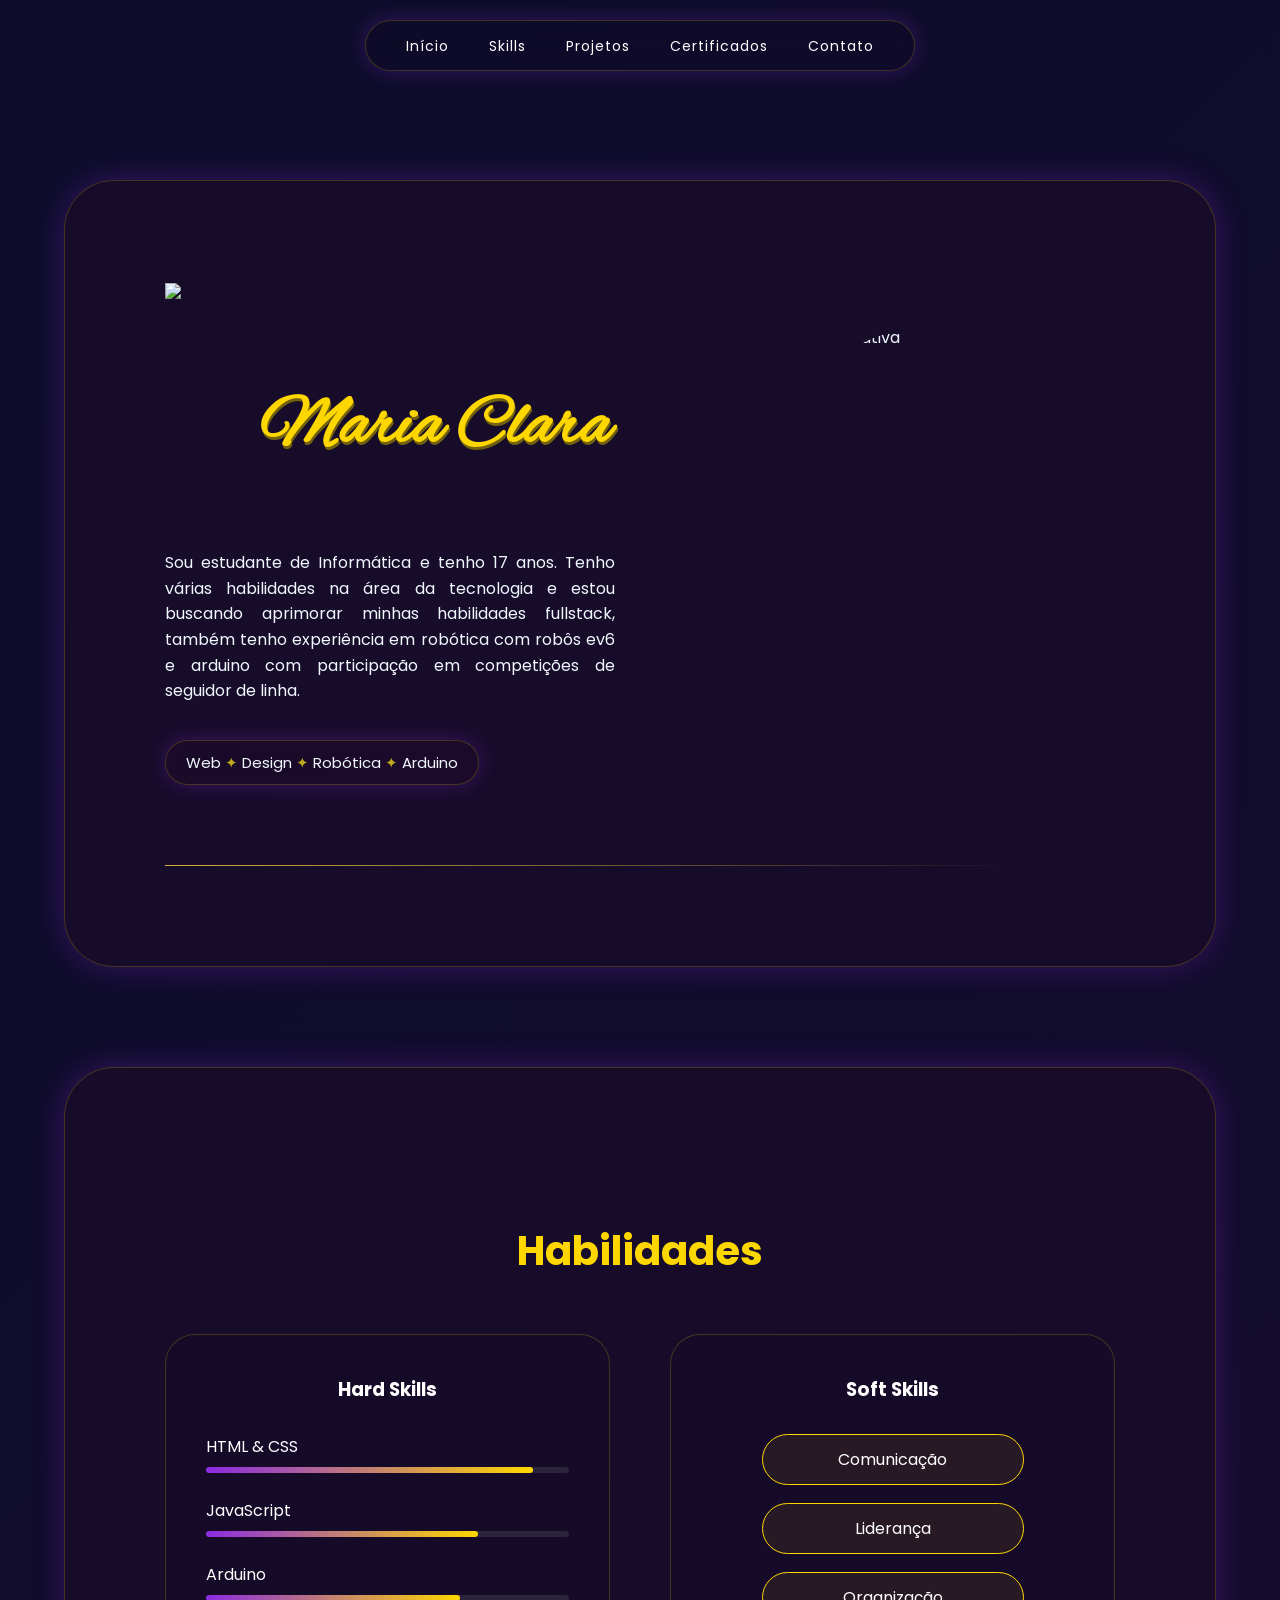
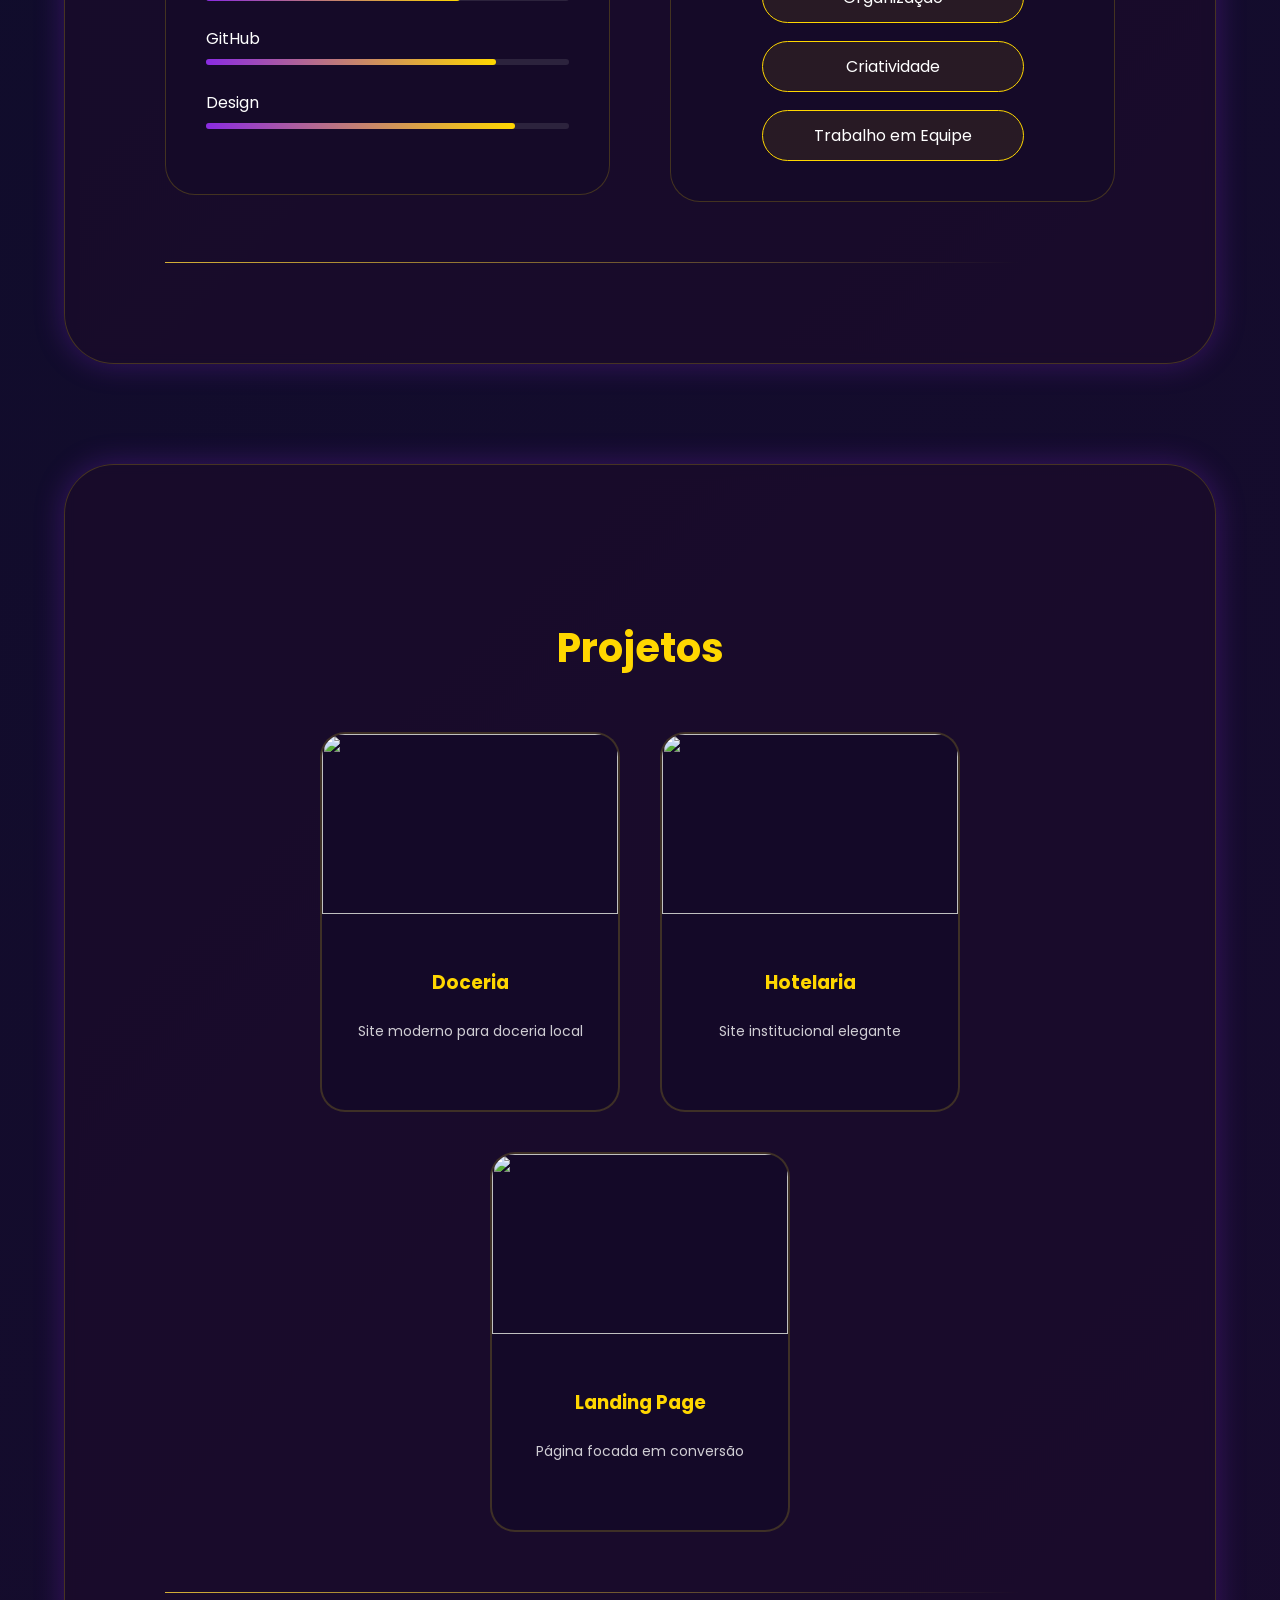
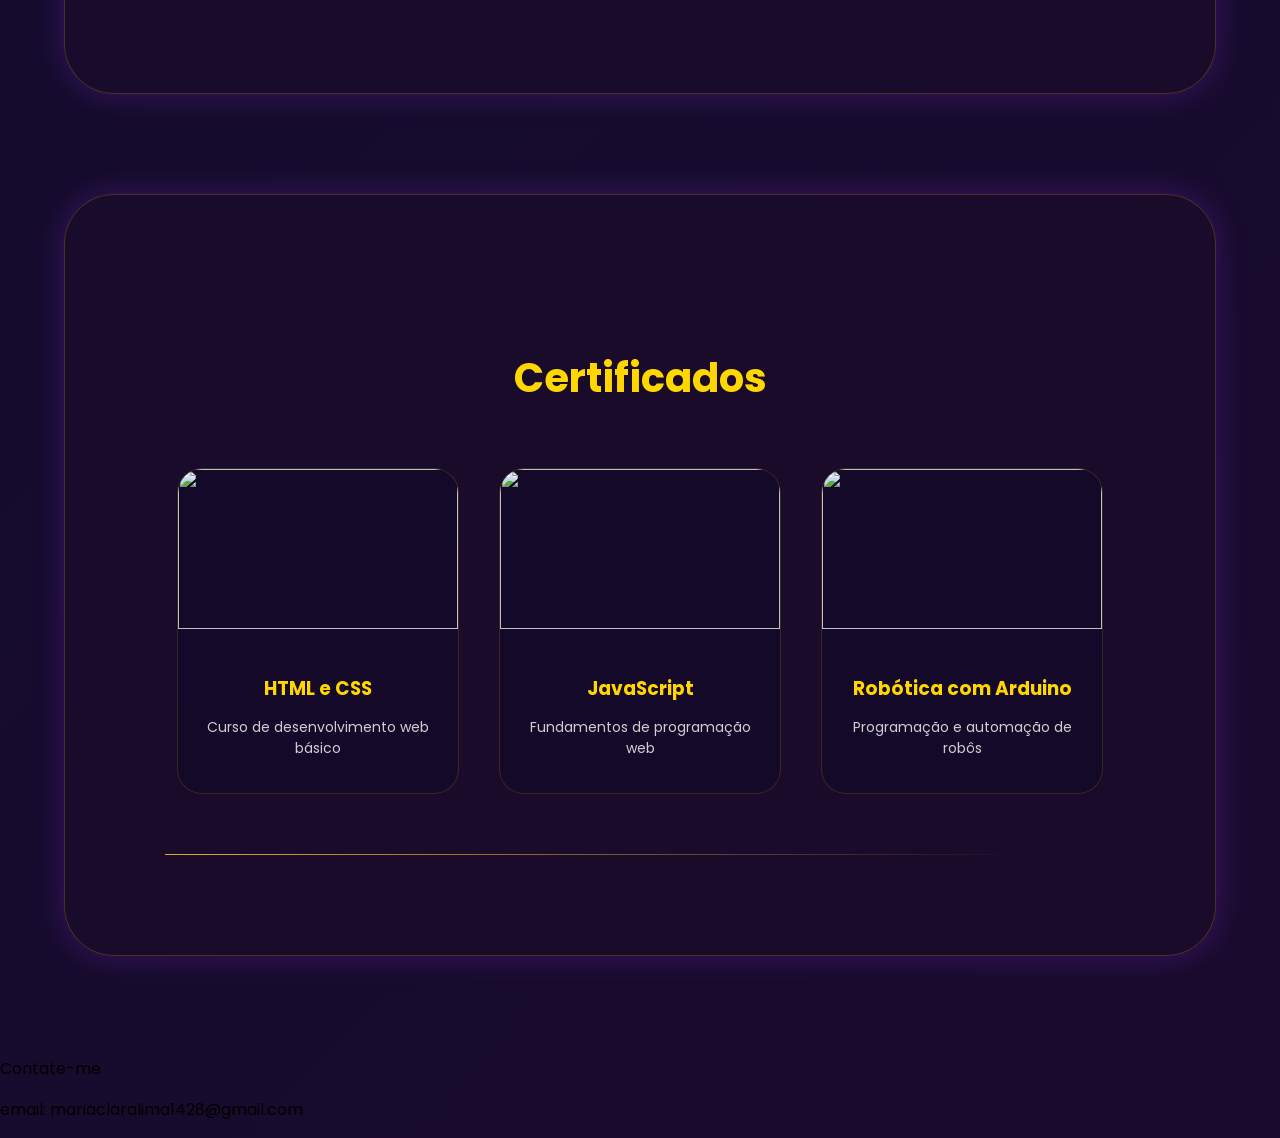
==== index.html @ 2ac04b8c "Update index.html" ====
<!DOCTYPE html>
<html lang="pt-br">
<head>
    <meta charset="UTF-8">
    <meta name="viewport" content="width=device-width, initial-scale=1.0">
    <title>Document</title>
    <link rel="stylesheet" href="style.css">
    <link href="https://fonts.googleapis.com/css2?family=Poppins:wght@300;400;500;600&display=swap" rel="stylesheet">
    <link href="https://fonts.googleapis.com/css2?family=Alex+Brush&display=swap" rel="stylesheet">
</head>

<body>
  
  <div class="menu">
      <nav>
        <ul>
          <li><a href="#inicio" class="active">Início</a></li>
          <li><a href="#skills">Skills</a></li>
          <li><a href="#projetos">Projetos</a></li>
          <li><a href="#certificados">Certificados</a></li>
          <li><a href="#contato">Contato</a></li>
        </ul>
      </nav>
    </div>

    <section class="card-secao reveal" id="inicio">

    

    <div class="conteudo">
      
      <div class="sobre">

        <div class="nome-container">
          <img src="img/lua.png"class=logo>
          <h1 class="nome">Maria Clara</h1>
        </div>
        
        <p>
          Sou estudante de Informática e tenho 17 anos.
          Tenho várias habilidades na área da tecnologia 
          e estou buscando aprimorar minhas habilidades fullstack,
          também tenho experiência em robótica com robôs ev6 e arduino
          com participação em competições de seguidor de linha.
        </p>
      </div>

      <img src="https://i.pinimg.com/1200x/46/b2/13/46b2134c63e73d3dc342fda4d44fe990.jpg"
           alt="foto-ilustrativa" class="foto">
    </div>

    <div class="especialidades">
      Web <span class="ponto">✦</span> Design
      <span class="ponto">✦</span> Robótica
      <span class="ponto">✦</span> Arduino
    </div>

</section>


<section class="card-secao reveal" id="skills">

<h1>Habilidades</h1>

<div class="skills-container">

    <!-- HARD SKILLS -->
    <div class="hard-skills">
      <h3>Hard Skills</h3>

      <div class="skill">
        <span>HTML & CSS</span>
        <div class="barra">
          <div class="progresso html"></div>
        </div>
      </div>

      <div class="skill">
        <span>JavaScript</span>
        <div class="barra">
          <div class="progresso js"></div>
        </div>
      </div>

      <div class="skill">
        <span>Arduino</span>
        <div class="barra">
          <div class="progresso arduino"></div>
        </div>
      </div>

      <div class="skill">
        <span>GitHub</span>
        <div class="barra">
          <div class="progresso github"></div>
        </div>
      </div>

      <div class="skill">
        <span>Design</span>
        <div class="barra">
          <div class="progresso design"></div>
        </div>
      </div>

    </div>

    <!-- SOFT SKILLS -->
    <div class="soft-skills">
      <h3>Soft Skills</h3>

      <div class="soft-container">
        <span>Comunicação</span>
        <span>Liderança</span>
        <span>Organização</span>
        <span>Criatividade</span>
        <span>Trabalho em Equipe</span>
      </div>

    </div>

  </div>
</section>


<section class="card-secao reveal" id="projetos">

 <h1 id="projetos">Projetos</h1>

 <div class="projetos-container">

    <a href="https://seusite1.com" target="_blank" class="card">
        <div class="imagem">
            <img src="https://i.pinimg.com/736x/aa/35/a1/aa35a1bcf6d684a191e3a10e4ac08e75.jpg">
        </div>
        <div class="info">
            <h3>Doceria</h3>
            <p>Site moderno para doceria local</p>
        </div>
    </a>

    <a href="https://seusite2.com" target="_blank" class="card">
        <div class="imagem">
            <img src="https://i.pinimg.com/736x/aa/35/a1/aa35a1bcf6d684a191e3a10e4ac08e75.jpg">
        </div>
        <div class="info">
            <h3>Hotelaria</h3>
            <p>Site institucional elegante</p>
        </div>
    </a>

    <a href="https://seusite3.com" target="_blank" class="card">
        <div class="imagem">
            <img src="https://i.pinimg.com/736x/aa/35/a1/aa35a1bcf6d684a191e3a10e4ac08e75.jpg">
        </div>
        <div class="info">
            <h3>Landing Page</h3>
            <p>Página focada em conversão</p>
        </div>
    </a>
 </div>
</section>

 <section class="card-secao reveal" id="certificados">

  <h1>Certificados</h1>

  <div class="certificados-container">

    <div class="certificado">
      <img src="https://i.pinimg.com/736x/aa/35/a1/aa35a1bcf6d684a191e3a10e4ac08e75.jpg">
      <div class="cert-info">
        <h3>HTML e CSS</h3>
        <p>Curso de desenvolvimento web básico</p>
      </div>
    </div>

    <div class="certificado">
      <img src="https://i.pinimg.com/736x/aa/35/a1/aa35a1bcf6d684a191e3a10e4ac08e75.jpg">
      <div class="cert-info">
        <h3>JavaScript</h3>
        <p>Fundamentos de programação web</p>
      </div>
    </div>

    <div class="certificado">
      <img src="https://i.pinimg.com/736x/aa/35/a1/aa35a1bcf6d684a191e3a10e4ac08e75.jpg">
      <div class="cert-info">
        <h3>Robótica com Arduino</h3>
        <p>Programação e automação de robôs</p>
      </div>
    </div>

  </div>

</section>


<footer id="contato">
    <P>Contate-me</P>
    <p>email: mariaclaralima1428@gmail.com</p>
    
</footer>

<script src="script.js"></script>

</body>
</html>
---- style.css ----
body {
  margin: 0;
  padding-top: 80px;
  font-family: 'Poppins', sans-serif;
  background: linear-gradient(135deg, #0D0D2B, #1A0B2E);
}

html{
  scroll-behavior: smooth;
}

.reveal{
  opacity: 0;
  transform: translateY(40px);
  transition: all 0.8s ease;
}

.reveal.active{
  opacity: 1;
  transform: translateY(0);
}

/*Todos os títulos*/
h1{
  text-align: center;
  color: #FFD700;
  padding:20px;
  font-size: 40px;
}




/* ========================= */
/*        CARD PADRÃO        */
/* ========================= */

.card-secao{
  margin: 100px auto;
  padding: 100px;

  max-width: 1250px;
  width: 90%;

  background: rgba(29, 12, 43, 0.6);
  backdrop-filter: blur(6px);

  border-radius: 50px;
  border: 1px solid rgba(255, 215, 0, 0.2);

  box-shadow: 0 0 30px rgba(138, 43, 226, 0.3);

  box-sizing: border-box;
}

.card-secao{
  transition: 0.3s;
}

.card-secao:hover{
  transform: translateY(-12px) scale(1.03);
}

.card-secao::after{
    content: "";
    display: block;
    width: 90%;
    height: 1px;
    margin-top: 60px;
    background: linear-gradient(to right, #d4af37, transparent);
}



/* MENU */       /*POR O MENU FIXO*/
.menu {
  position: fixed;
  top: 20px;
  left: 50%;
  transform: translateX(-50%);
  
  background: rgba(15, 10, 40, 0.6);
  backdrop-filter: blur(12px);
  
  padding: 12px 40px;
  border-radius: 50px;
  
  border: 1px solid rgba(255, 215, 0, 0.2);
  
  box-shadow: 0 0 20px rgba(138, 43, 226, 0.3);
  
  z-index: 1000;
}

.menu ul {
  display: flex;
  list-style: none;
  gap: 40px;
  margin: 0;
  padding: 0;
}

.menu a {
  text-decoration: none;
  color: white;
  font-size: 14px;
  letter-spacing: 1px;
  transition: 0.3s ease;
}

/* Hover efeito glow */
.menu a:hover {
  color: #FFD700;
  text-shadow: 0 0 8px #FFD700;
}

/* Botão ativo (INÍCIO) */
.menu a.active {
  background: linear-gradient(45deg, #FFD700, #ffcc00);
  color: rgb(0, 0, 0);
  padding: 6px 18px;
  border-radius: 20px;
}


/*Conteúdo sobre mim*/
.conteudo{
  display: flex;
  align-items: center;
  justify-content: space-between;
  gap: 60px;
  flex-wrap: wrap;

  color: aliceblue;
}

.nome {
  font-family: 'Alex Brush', cursive;
  font-size: 70px;
  color: #FFD700;
  text-shadow: 1px 3px 0 #72620f;
}

.sobre {
    flex: 1;
}
.sobre p{
    max-width: 450px;   /* limita a largura */
    line-height: 1.6; 
    text-align: justify;
}

.foto{
  width: 350px;
  height: 350px;
  object-fit: cover;
  border-radius: 1000px;
}

.especialidades {
    font-size: 15px;
    margin-top: 20px;
    margin-bottom: 80px;
    color:aliceblue;
    background: rgba(29, 12, 43, 0.6);
    backdrop-filter: blur(5px);
  
    padding: 10px 20px;
    border-radius: 50px;
  
    border: 1px solid rgba(255, 215, 0, 0.2);
   
    box-shadow: 0 0 20px rgba(138, 43, 226, 0.3);
    width: fit-content;
}

.ponto {
    color: #c0a81f;
    font-size: 15px;
}

/* RESPONSIVO */
@media(max-width:768px){
  .conteudo{
    flex-direction: column;
    text-align: center;
  }

  .foto{
    width: 300px;
    height: 300px;
  }
}




/*Habilidades*/ 
.skills-container {
  display: flex;
  justify-content: center;
  align-items: flex-start;
  color:rgb(255, 255, 255);
  gap: 60px;
}

.hard-skills,
.soft-skills {
  width: 420px;
  padding: 40px;

  background: rgba(20, 10, 40, 0.7);
  border-radius: 30px;
  border: 1px solid rgba(255, 215, 0, 0.2);
  transition: 0.4s;
}

.hard-skills h3,
.soft-skills h3 {
  margin-top: 0;
  margin-bottom: 30px;
  text-align: center;
}

.skill {
  text-align: left;
  margin-bottom: 25px;
}

.barra {
  width: 100%; /* ocupa toda a largura do card */
  height: 6px;
  background: rgba(255,255,255,0.1);
  border-radius: 10px;
  margin-top: 8px;
}

.progresso {
  height: 100%;
  border-radius: 10px;
  background: linear-gradient(90deg, #8A2BE2, #FFD700);
}

/* Níveis */
.html { width: 90%; }
.js { width: 75%; }
.arduino { width: 70%; }
.github { width: 80%; }
.design { width: 85%; }

.soft-container {
  display: flex;
  flex-direction: column;
  align-items: center;
  gap: 18px;
  margin-top: 30px;
}

.soft-container span {
  width: 260px; /* largura fixa */
  text-align: center;
  padding: 12px 0;

  border-radius: 30px;
  border: 1px solid #FFD700;
  background: rgba(255, 215, 0, 0.08);

  transition: 0.3s ease;
}

.soft-container span:hover {
  background: #FFD700;
  color: black;
}

.hard-skills:hover,
.soft-skills:hover {
  box-shadow: 0 0 25px rgba(138, 43, 226, 0.4);
}



/* ========================= */
/*          PROJETOS         */
/* ========================= */

#projetos{
  scroll-margin-top: 120px;
}

.projetos-container {
  display: flex;
  justify-content: center;
  align-items: flex-start;
  gap: 40px;
  flex-wrap: wrap;
}

/* CARD PROJETO */
.card {
  width: 300px;
  height: 380px;
  position:relative;

  border-radius: 25px;
  overflow: hidden;
  text-decoration: none;
  color: white;

  background: rgba(20, 10, 40, 0.8);
  border: 2px solid rgba(168, 149, 39, 0.278);

  display: flex;
  flex-direction: column;

  box-sizing: border-box;
}

/* Glow externo */
.card::before{
  content:"";
  position:absolute;
  inset:-2px;
  border-radius:25px;
  background: linear-gradient(45deg,#8A2BE2,#FFD700);
  z-index:-1;
  opacity:0;
  filter:blur(15px);
  transition:0.4s;
}

.card:hover::before{
  opacity:1;
}

.card:hover{
  transform: translateY(-12px);
}

/* IMAGEM */
.imagem {
  height: 180px;
  overflow: hidden;
}

.imagem img{
  width: 100%;
  height: 100%;
  object-fit: cover;
}

.card:hover img{
  transform: scale(1.05);
}

/* INFORMAÇÕES */
.info{
  flex: 1; /* ocupa o espaço restante */
  padding: 20px;
  text-align: center;

  display: flex;
  flex-direction: column;
  justify-content: center;
}

.info h3{
  margin: 0 0 10px;
  color: #FFD700;
}

.info p{
  font-size: 14px;
  opacity: 0.8;
}

/* RESPONSIVO */
@media(max-width:768px){
  .projetos{
    flex-direction: column;
    align-items: center;
  }
}

/* ========================= */
/*        CERTIFICADOS       */
/* ========================= */

.certificados-container{
  display: flex;
  justify-content: center;
  gap: 40px;
  flex-wrap: wrap;
  margin-top: 40px;
  color:rgb(255, 255, 255)
}

.certificado{
  width: 280px;

  background: rgba(20, 10, 40, 0.8);
  border-radius: 25px;

  overflow: hidden;

  border: 1px solid rgba(255,215,0,0.15);

  transition: 0.3s;

  text-align: center;
}

.certificado:hover{
  transform: translateY(-10px);
  box-shadow: 0 0 25px rgba(138,43,226,0.4);
}

.certificado img{
  width: 100%;
  height: 160px;
  object-fit: cover;
}

.cert-info{
  padding: 20px;
}

.cert-info h3{
  color: #FFD700;
  margin-bottom: 10px;
}

.cert-info p{
  font-size: 14px;
  opacity: 0.8;
}
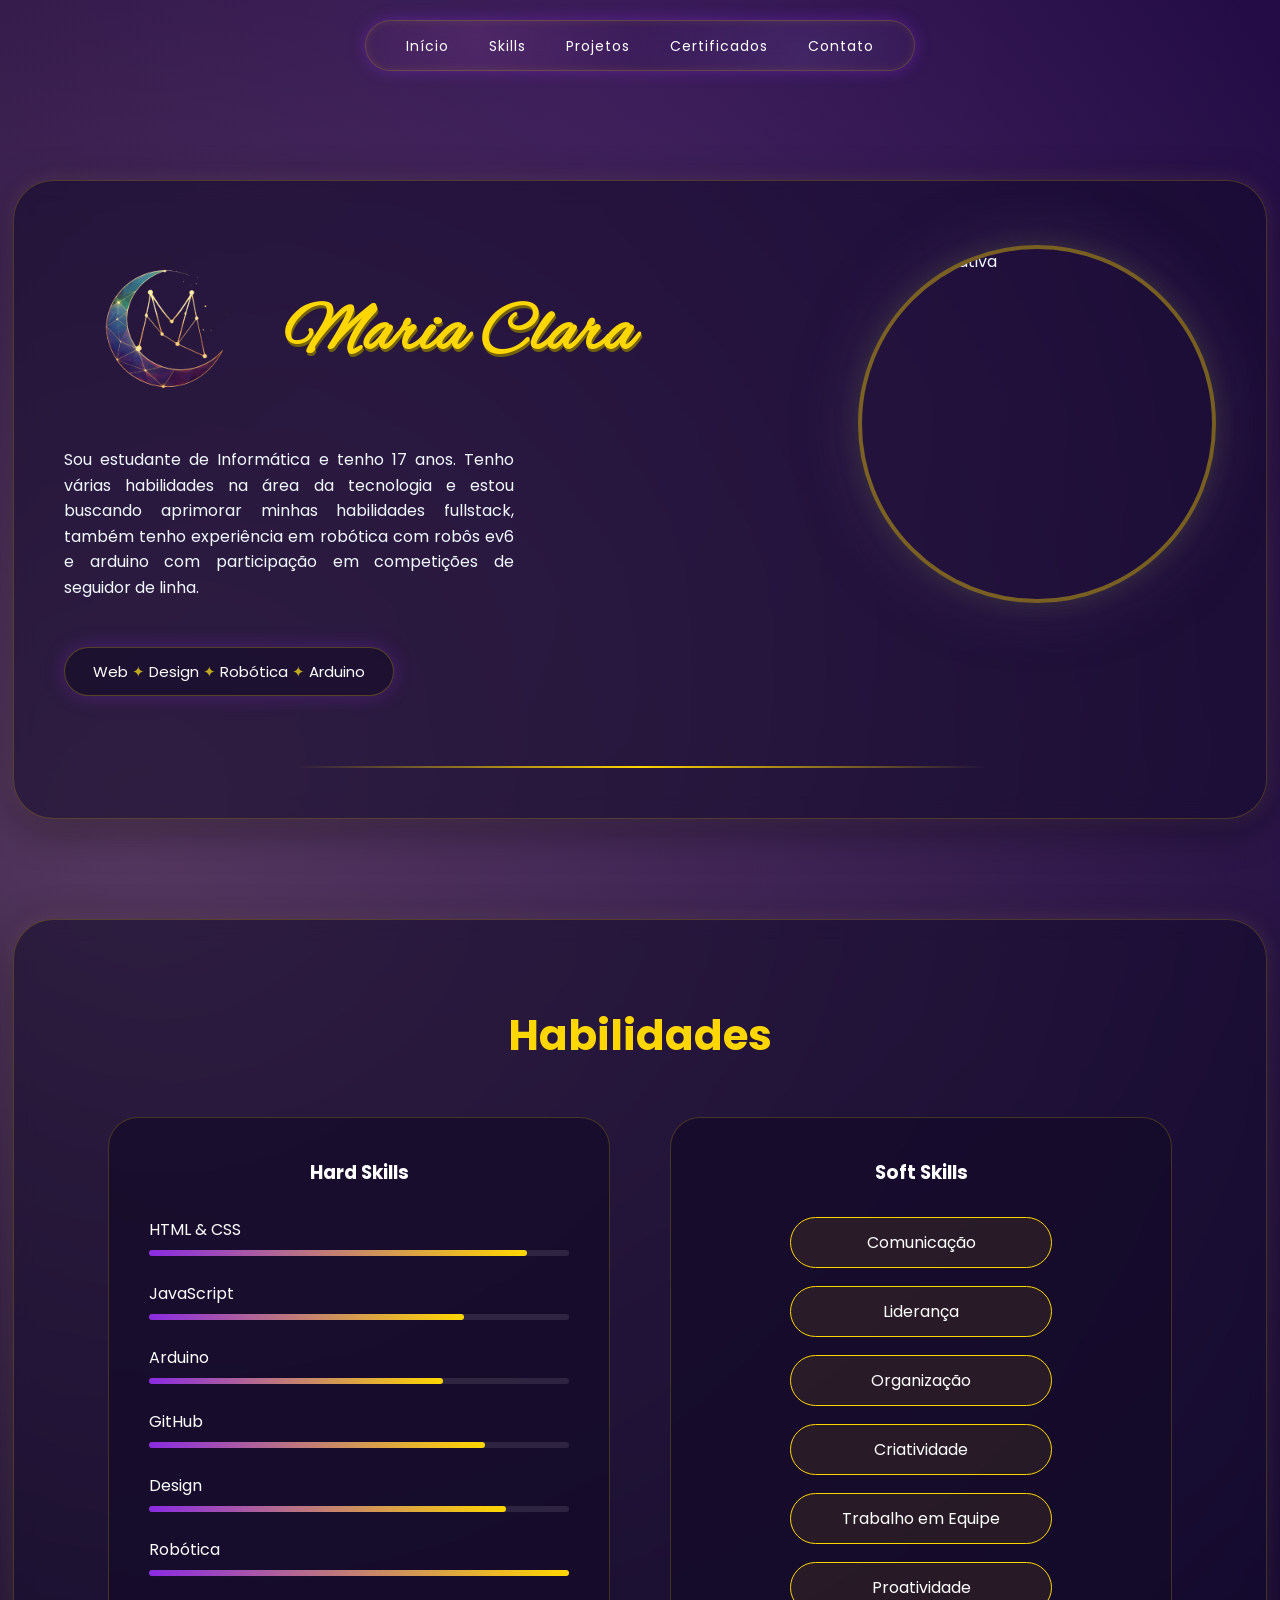
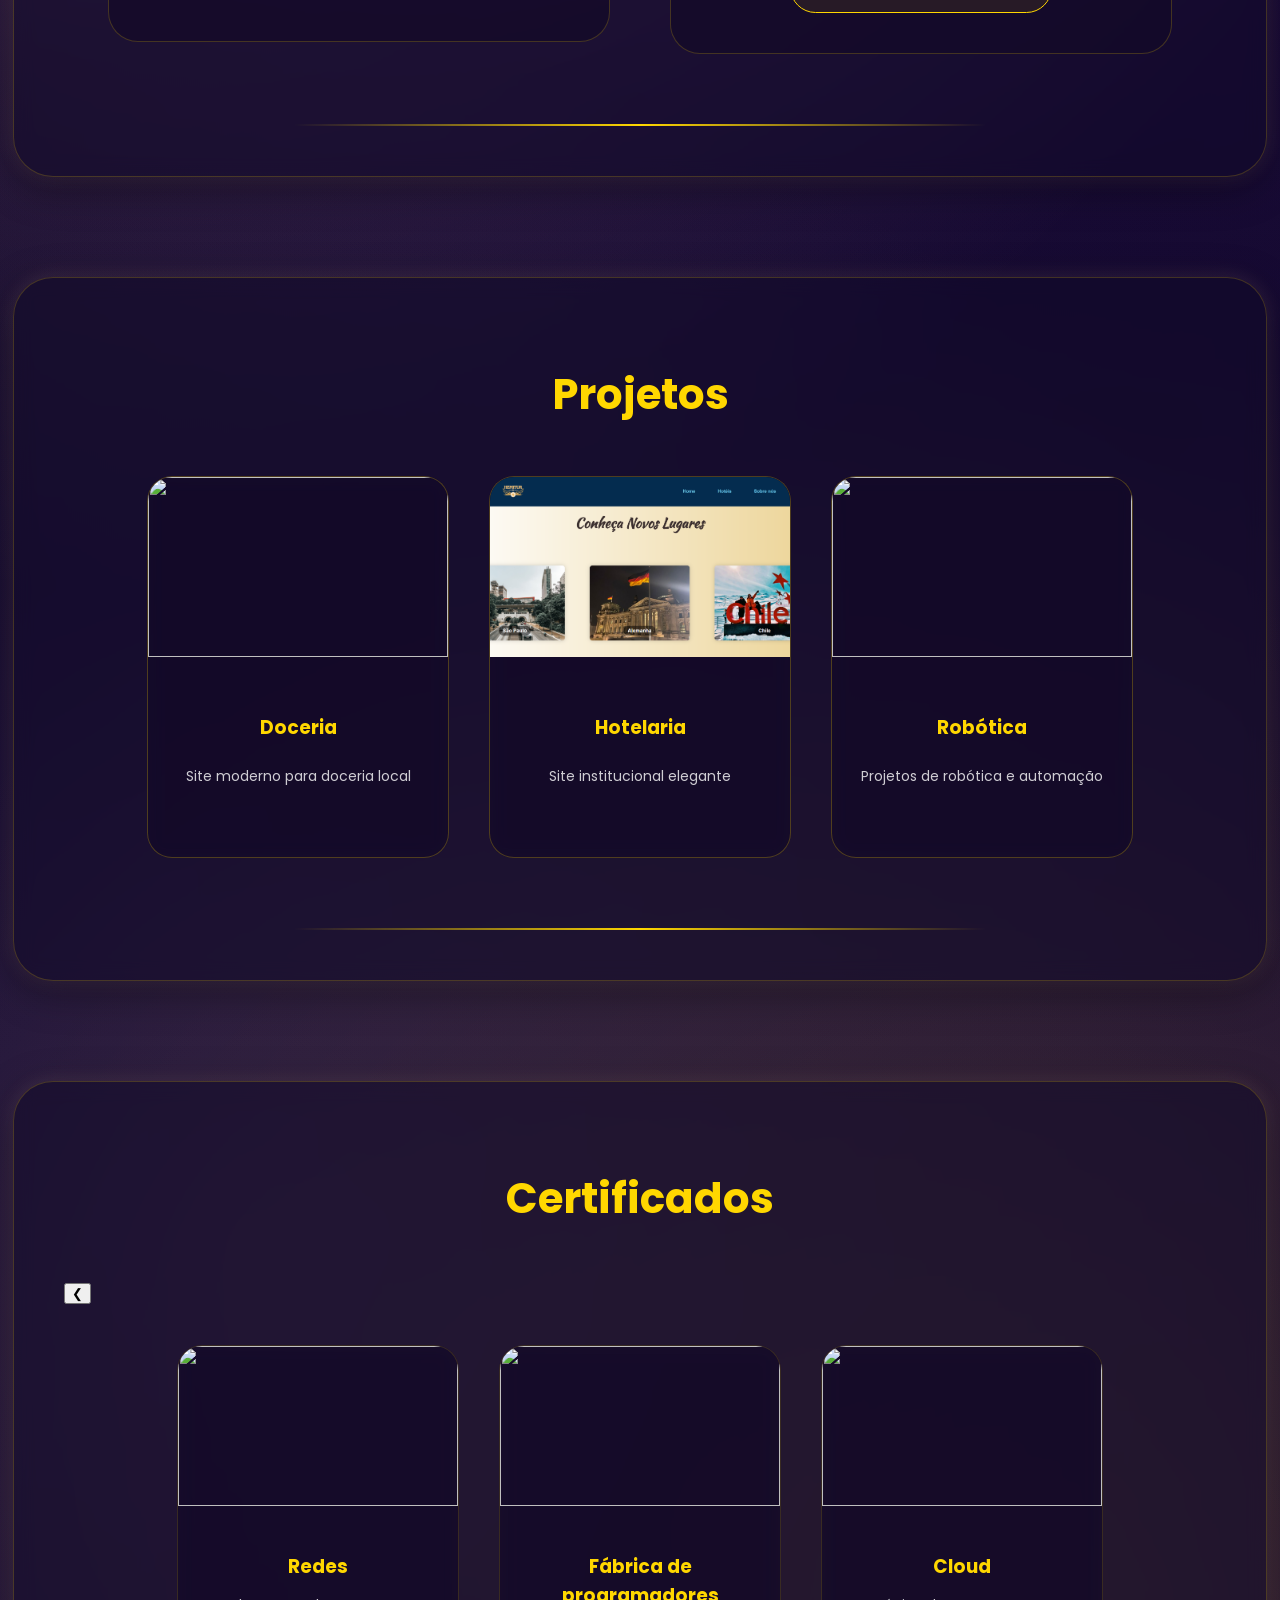
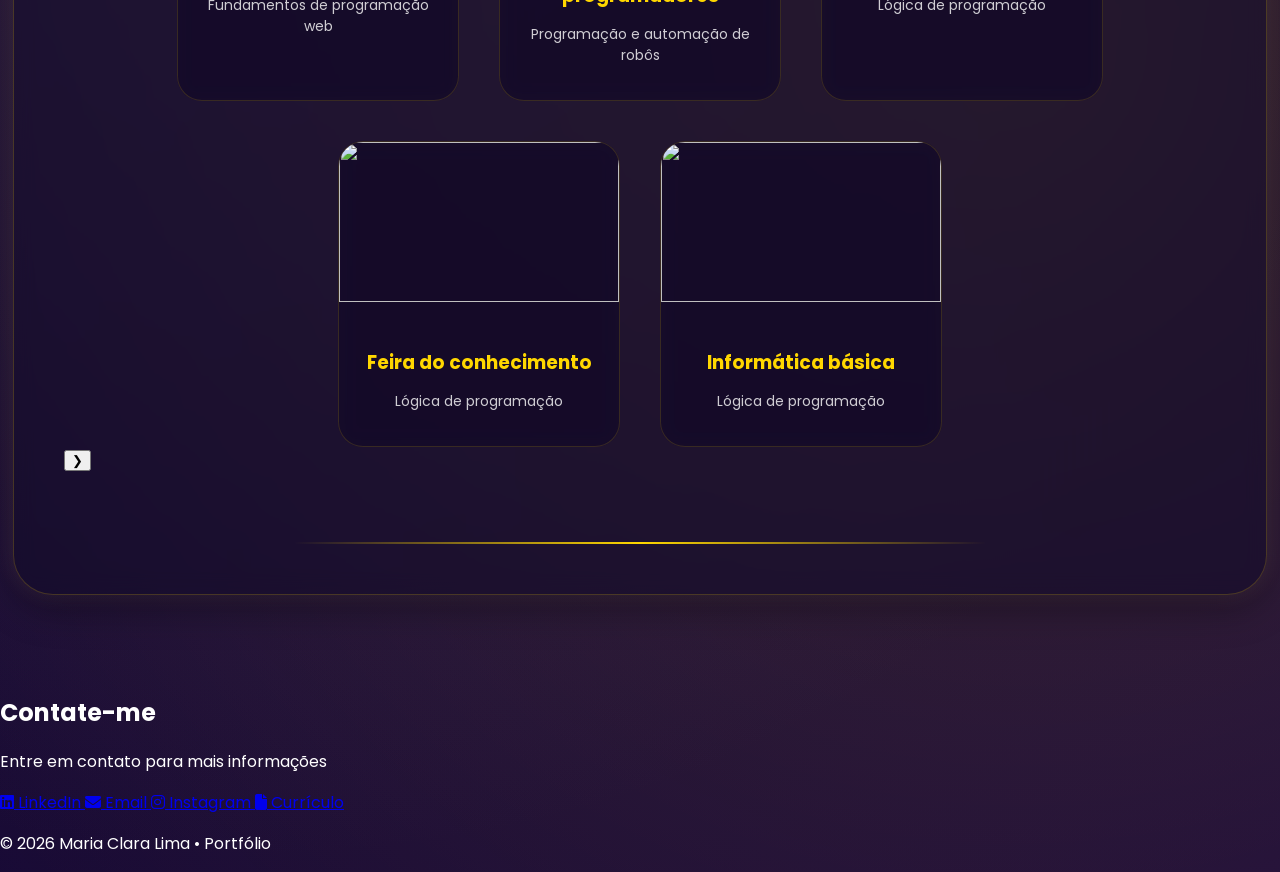
==== commit 57ae24e7: "Update index.html" ====
--- a/index.html
+++ b/index.html
@@ -1,52 +1,54 @@
 <!DOCTYPE html>
 <html lang="pt-br">
+
 <head>
-    <meta charset="UTF-8">
-    <meta name="viewport" content="width=device-width, initial-scale=1.0">
-    <title>Document</title>
-    <link rel="stylesheet" href="style.css">
-    <link href="https://fonts.googleapis.com/css2?family=Poppins:wght@300;400;500;600&display=swap" rel="stylesheet">
-    <link href="https://fonts.googleapis.com/css2?family=Alex+Brush&display=swap" rel="stylesheet">
+  <meta charset="UTF-8">
+  <meta name="viewport" content="width=device-width, initial-scale=1.0">
+  <title>Document</title>
+  <link rel="stylesheet" href="style.css">
+  <link href="https://fonts.googleapis.com/css2?family=Poppins:wght@300;400;500;600&display=swap" rel="stylesheet">
+  <link href="https://fonts.googleapis.com/css2?family=Alex+Brush&display=swap" rel="stylesheet">
+  <link rel="stylesheet" href="https://cdnjs.cloudflare.com/ajax/libs/font-awesome/6.5.0/css/all.min.css">
 </head>
 
 <body>
-  
+
   <div class="menu">
-      <nav>
-        <ul>
-          <li><a href="#inicio" class="active">Início</a></li>
-          <li><a href="#skills">Skills</a></li>
-          <li><a href="#projetos">Projetos</a></li>
-          <li><a href="#certificados">Certificados</a></li>
-          <li><a href="#contato">Contato</a></li>
-        </ul>
-      </nav>
-    </div>
-
-    <section class="card-secao reveal" id="inicio">
-
-    
+    <nav>
+      <ul>
+        <li><a href="#inicio" class="active">Início</a></li>
+        <li><a href="#skills">Skills</a></li>
+        <li><a href="#projetos">Projetos</a></li>
+        <li><a href="#certificados">Certificados</a></li>
+        <li><a href="#contato">Contato</a></li>
+      </ul>
+    </nav>
+  </div>
+
+  <section class="card-secao reveal" id="inicio">
+
+
 
     <div class="conteudo">
-      
+
       <div class="sobre">
 
         <div class="nome-container">
-          <img src="img/lua.png"class=logo>
+          <img src="img/lua.png" class=logo>
           <h1 class="nome">Maria Clara</h1>
         </div>
-        
+
         <p>
           Sou estudante de Informática e tenho 17 anos.
-          Tenho várias habilidades na área da tecnologia 
+          Tenho várias habilidades na área da tecnologia
           e estou buscando aprimorar minhas habilidades fullstack,
           também tenho experiência em robótica com robôs ev6 e arduino
           com participação em competições de seguidor de linha.
         </p>
       </div>
 
-      <img src="https://i.pinimg.com/1200x/46/b2/13/46b2134c63e73d3dc342fda4d44fe990.jpg"
-           alt="foto-ilustrativa" class="foto">
+      <img src="https://i.pinimg.com/1200x/46/b2/13/46b2134c63e73d3dc342fda4d44fe990.jpg" alt="foto-ilustrativa"
+        class="foto">
     </div>
 
     <div class="especialidades">
@@ -55,154 +57,225 @@
       <span class="ponto">✦</span> Arduino
     </div>
 
-</section>
-
-
-<section class="card-secao reveal" id="skills">
-
-<h1>Habilidades</h1>
-
-<div class="skills-container">
-
-    <!-- HARD SKILLS -->
-    <div class="hard-skills">
-      <h3>Hard Skills</h3>
-
-      <div class="skill">
-        <span>HTML & CSS</span>
-        <div class="barra">
-          <div class="progresso html"></div>
-        </div>
-      </div>
-
-      <div class="skill">
-        <span>JavaScript</span>
-        <div class="barra">
-          <div class="progresso js"></div>
-        </div>
-      </div>
-
-      <div class="skill">
-        <span>Arduino</span>
-        <div class="barra">
-          <div class="progresso arduino"></div>
-        </div>
-      </div>
-
-      <div class="skill">
-        <span>GitHub</span>
-        <div class="barra">
-          <div class="progresso github"></div>
-        </div>
-      </div>
-
-      <div class="skill">
-        <span>Design</span>
-        <div class="barra">
-          <div class="progresso design"></div>
-        </div>
-      </div>
-
-    </div>
-
-    <!-- SOFT SKILLS -->
-    <div class="soft-skills">
-      <h3>Soft Skills</h3>
-
-      <div class="soft-container">
-        <span>Comunicação</span>
-        <span>Liderança</span>
-        <span>Organização</span>
-        <span>Criatividade</span>
-        <span>Trabalho em Equipe</span>
-      </div>
-
-    </div>
-
-  </div>
-</section>
-
-
-<section class="card-secao reveal" id="projetos">
-
- <h1 id="projetos">Projetos</h1>
-
- <div class="projetos-container">
-
-    <a href="https://seusite1.com" target="_blank" class="card">
+  </section>
+
+
+  <section class="card-secao reveal" id="skills">
+
+    <h1>Habilidades</h1>
+
+    <div class="skills-container">
+
+      <!-- HARD SKILLS -->
+      <div class="hard-skills">
+        <h3>Hard Skills</h3>
+
+        <div class="skill">
+          <span>HTML & CSS</span>
+          <div class="barra">
+            <div class="progresso html"></div>
+          </div>
+        </div>
+
+        <div class="skill">
+          <span>JavaScript</span>
+          <div class="barra">
+            <div class="progresso js"></div>
+          </div>
+        </div>
+
+        <div class="skill">
+          <span>Arduino</span>
+          <div class="barra">
+            <div class="progresso arduino"></div>
+          </div>
+        </div>
+
+        <div class="skill">
+          <span>GitHub</span>
+          <div class="barra">
+            <div class="progresso github"></div>
+          </div>
+        </div>
+
+        <div class="skill">
+          <span>Design</span>
+          <div class="barra">
+            <div class="progresso design"></div>
+          </div>
+        </div>
+
+        <div class="skill">
+          <span>Robótica</span>
+          <div class="barra">
+            <div class="progresso robotica"></div>
+          </div>
+        </div>
+
+      </div>
+
+      <!-- SOFT SKILLS -->
+      <div class="soft-skills">
+        <h3>Soft Skills</h3>
+
+        <div class="soft-container">
+          <span>Comunicação</span>
+          <span>Liderança</span>
+          <span>Organização</span>
+          <span>Criatividade</span>
+          <span>Trabalho em Equipe</span>
+          <span>Proatividade</span>
+        </div>
+
+      </div>
+
+    </div>
+  </section>
+
+
+  <section class="card-secao reveal" id="projetos">
+
+    <h1 id="projetos">Projetos</h1>
+
+    <div class="projetos-container">
+
+      <a href="https://seusite1.com" target="_blank" class="card">
         <div class="imagem">
-            <img src="https://i.pinimg.com/736x/aa/35/a1/aa35a1bcf6d684a191e3a10e4ac08e75.jpg">
+          <img src="https://i.pinimg.com/736x/aa/35/a1/aa35a1bcf6d684a191e3a10e4ac08e75.jpg">
         </div>
         <div class="info">
-            <h3>Doceria</h3>
-            <p>Site moderno para doceria local</p>
-        </div>
-    </a>
-
-    <a href="https://seusite2.com" target="_blank" class="card">
+          <h3>Doceria</h3>
+          <p>Site moderno para doceria local</p>
+        </div>
+      </a>
+
+      <a href="https://mariaclaralima1428-cyber.github.io/HEMITUR/" target="_blank" class="card">
         <div class="imagem">
-            <img src="https://i.pinimg.com/736x/aa/35/a1/aa35a1bcf6d684a191e3a10e4ac08e75.jpg">
+          <img src="img/hemitur.png">
         </div>
         <div class="info">
-            <h3>Hotelaria</h3>
-            <p>Site institucional elegante</p>
-        </div>
-    </a>
-
-    <a href="https://seusite3.com" target="_blank" class="card">
+          <h3>Hotelaria</h3>
+          <p>Site institucional elegante</p>
+        </div>
+      </a>
+
+      <a href="https://seusite3.com" target="_blank" class="card">
         <div class="imagem">
-            <img src="https://i.pinimg.com/736x/aa/35/a1/aa35a1bcf6d684a191e3a10e4ac08e75.jpg">
+          <img src="https://i.pinimg.com/736x/aa/35/a1/aa35a1bcf6d684a191e3a10e4ac08e75.jpg">
         </div>
         <div class="info">
-            <h3>Landing Page</h3>
-            <p>Página focada em conversão</p>
-        </div>
-    </a>
- </div>
-</section>
-
- <section class="card-secao reveal" id="certificados">
-
-  <h1>Certificados</h1>
-
-  <div class="certificados-container">
-
-    <div class="certificado">
-      <img src="https://i.pinimg.com/736x/aa/35/a1/aa35a1bcf6d684a191e3a10e4ac08e75.jpg">
-      <div class="cert-info">
-        <h3>HTML e CSS</h3>
-        <p>Curso de desenvolvimento web básico</p>
-      </div>
-    </div>
-
-    <div class="certificado">
-      <img src="https://i.pinimg.com/736x/aa/35/a1/aa35a1bcf6d684a191e3a10e4ac08e75.jpg">
-      <div class="cert-info">
-        <h3>JavaScript</h3>
-        <p>Fundamentos de programação web</p>
-      </div>
-    </div>
-
-    <div class="certificado">
-      <img src="https://i.pinimg.com/736x/aa/35/a1/aa35a1bcf6d684a191e3a10e4ac08e75.jpg">
-      <div class="cert-info">
-        <h3>Robótica com Arduino</h3>
-        <p>Programação e automação de robôs</p>
-      </div>
-    </div>
-
-  </div>
-
-</section>
-
-
-<footer id="contato">
-    <P>Contate-me</P>
-    <p>email: mariaclaralima1428@gmail.com</p>
+          <h3>Robótica</h3>
+          <p>Projetos de robótica e automação</p>
+        </div>
+      </a>
+    </div>
+  </section>
+
+  <section class="card-secao reveal" id="certificados">
+
+    <h1>Certificados</h1>
+
+    <div class="carrossel">
+
+      <button class="seta esquerda" onclick="mover(-1)">❮</button>
+
+      <div class="janela">
+
+        <div class="certificados-container" id="slider">
+
+          <div class="certificado">
+            <img src="https://i.pinimg.com/736x/aa/35/a1/aa35a1bcf6d684a191e3a10e4ac08e75.jpg">
+            <div class="cert-info">
+              <h3>Redes</h3>
+              <p>Fundamentos de programação web</p>
+            </div>
+          </div>
+
+          <div class="certificado">
+            <img src="https://i.pinimg.com/736x/aa/35/a1/aa35a1bcf6d684a191e3a10e4ac08e75.jpg">
+            <div class="cert-info">
+              <h3>Fábrica de programadores</h3>
+              <p>Programação e automação de robôs</p>
+            </div>
+          </div>
+
+          <div class="certificado">
+            <img src="https://i.pinimg.com/736x/aa/35/a1/aa35a1bcf6d684a191e3a10e4ac08e75.jpg">
+            <div class="cert-info">
+              <h3>Cloud</h3>
+              <p>Lógica de programação</p>
+            </div>
+          </div>
+
+          <div class="certificado">
+            <img src="https://i.pinimg.com/736x/aa/35/a1/aa35a1bcf6d684a191e3a10e4ac08e75.jpg">
+            <div class="cert-info">
+              <h3>Feira do conhecimento</h3>
+              <p>Lógica de programação</p>
+            </div>
+          </div>
+
+          <div class="certificado">
+            <img src="https://i.pinimg.com/736x/aa/35/a1/aa35a1bcf6d684a191e3a10e4ac08e75.jpg">
+            <div class="cert-info">
+              <h3>Informática básica</h3>
+              <p>Lógica de programação</p>
+            </div>
+          </div>
+
+        </div>
+      </div>
+
+      <button class="seta direita" onclick="mover(1)">❯</button>
+
+    </div>
+  </section>
+
+
+  <footer class="footer" id="contato">
     
-</footer>
-
-<script src="script.js"></script>
+
+    <div class="footer-content">
+
+      <h2>Contate-me</h2>
+
+      <p>Entre em contato para mais informações</p>
+
+      <div class="footer-links">
+
+        <a href="#" target="_blank">
+          <i class="fa-brands fa-linkedin"></i>
+          LinkedIn
+        </a>
+
+        <a href="mailto:mariaclaralima1428@email.com">
+          <i class="fa-solid fa-envelope"></i>
+          Email
+        </a>
+
+        <a href="#" target="_blank">
+          <i class="fa-brands fa-instagram"></i>
+          Instagram
+        </a>
+
+        <a href="#" target="_blank">
+          <i class="fa-solid fa-file"></i>
+          Currículo
+        </a>
+
+      </div>
+
+      <p class="copyright">
+        © 2026 Maria Clara Lima • Portfólio
+      </p>
+
+    </div>
+    
+
+  </footer>
+
+  <script src="script.js"></script>
 
 </body>
+
 </html>
--- a/style.css
+++ b/style.css
@@ -1,8 +1,17 @@
-body {
-  margin: 0;
-  padding-top: 80px;
-  font-family: 'Poppins', sans-serif;
-  background: linear-gradient(135deg, #0D0D2B, #1A0B2E);
+body{
+  margin:0;
+  padding-top:80px;
+  font-family:'Poppins',sans-serif;
+
+  background:
+  radial-gradient(circle at 10% 20%, rgba(255,192,203,0.25), transparent 40%),
+  radial-gradient(circle at 80% 80%, rgba(255,215,0,0.15), transparent 40%),
+  radial-gradient(circle at 20% 70%, rgba(106, 76, 132, 0.25), transparent 40%),
+  radial-gradient(circle at 50% 0%, rgba(138,43,226,0.25), transparent 50%),
+  linear-gradient(135deg,#07021a,#140a2e,#1a083d);
+
+
+  color:white;
 }
 
 html{
@@ -22,10 +31,10 @@
 
 /*Todos os títulos*/
 h1{
-  text-align: center;
-  color: #FFD700;
-  padding:20px;
-  font-size: 40px;
+  text-align:center;
+  color:#FFD700;
+  font-size:42px;
+  margin-bottom:50px;
 }
 
 
@@ -36,23 +45,27 @@
 /* ========================= */
 
 .card-secao{
-  margin: 100px auto;
-  padding: 100px;
-
-  max-width: 1250px;
-  width: 90%;
-
-  background: rgba(29, 12, 43, 0.6);
-  backdrop-filter: blur(6px);
-
-  border-radius: 50px;
-  border: 1px solid rgba(255, 215, 0, 0.2);
-
-  box-shadow: 0 0 30px rgba(138, 43, 226, 0.3);
-
-  box-sizing: border-box;
-}
-
+  margin:100px auto;
+  padding:50px;
+
+  max-width:1250px;
+  width:90%;
+
+  background:rgba(18,10,40,0.55);
+  backdrop-filter:blur(12px);
+  border:1px solid rgba(255,255,255,0.08);
+  backdrop-filter:blur(10px);
+
+  border-radius:40px;
+
+  border:1px solid rgba(255,215,0,0.2);
+
+  box-shadow:
+0 10px 40px rgba(0,0,0,0.4),
+0 0 20px rgba(255,192,203,0.15);
+
+  position:relative;
+}
 .card-secao{
   transition: 0.3s;
 }
@@ -62,35 +75,50 @@
 }
 
 .card-secao::after{
-    content: "";
-    display: block;
-    width: 90%;
-    height: 1px;
-    margin-top: 60px;
-    background: linear-gradient(to right, #d4af37, transparent);
-}
-
-
-
-/* MENU */       /*POR O MENU FIXO*/
+  content:"";
+  display:block;
+  width:60%;
+  height:2px;
+  margin:70px auto 0;
+
+  background:linear-gradient(
+  90deg,
+  transparent,
+  #FFD700,
+  transparent
+  );
+}
+
+
+
+/* MENU */       
 .menu {
   position: fixed;
   top: 20px;
   left: 50%;
   transform: translateX(-50%);
   
-  background: rgba(15, 10, 40, 0.6);
+ 
+  backdrop-filter: blur(15px);
   backdrop-filter: blur(12px);
   
   padding: 12px 40px;
   border-radius: 50px;
+
+  background:
+  radial-gradient(circle at 20% 30%, rgba(112, 58, 131, 0.35), transparent 40%),
+  radial-gradient(circle at 80% 70%, rgba(114, 86, 162, 0.2), transparent 40%);
+  
   
   border: 1px solid rgba(255, 215, 0, 0.2);
   
-  box-shadow: 0 0 20px rgba(138, 43, 226, 0.3);
+  box-shadow:
+  0 0 15px rgba(138,43,226,0.4),
+  inset 0 0 10px rgba(255,215,0,0.1);
   
   z-index: 1000;
 }
+
 
 .menu ul {
   display: flex;
@@ -134,6 +162,18 @@
   color: aliceblue;
 }
 
+.nome-container{
+  display:flex;
+  align-items:center;
+  gap:20px;
+}
+
+.logo{
+  width:200px;
+  height:200px;
+  object-fit:contain;
+}
+
 .nome {
   font-family: 'Alex Brush', cursive;
   font-size: 70px;
@@ -151,27 +191,34 @@
 }
 
 .foto{
-  width: 350px;
-  height: 350px;
-  object-fit: cover;
-  border-radius: 1000px;
-}
-
-.especialidades {
-    font-size: 15px;
-    margin-top: 20px;
-    margin-bottom: 80px;
-    color:aliceblue;
-    background: rgba(29, 12, 43, 0.6);
-    backdrop-filter: blur(5px);
-  
-    padding: 10px 20px;
-    border-radius: 50px;
-  
-    border: 1px solid rgba(255, 215, 0, 0.2);
-   
-    box-shadow: 0 0 20px rgba(138, 43, 226, 0.3);
-    width: fit-content;
+  width:350px;
+  height:350px;
+  object-fit:cover;
+  border-radius:50%;
+  border:4px solid rgba(255,215,0,0.4);
+
+  box-shadow:
+  0 0 20px rgba(62, 61, 53, 0.6),
+  0 0 60px rgba(73, 51, 94, 0.6);
+
+  position:relative;
+}
+
+.especialidades{
+  margin-top:30px;
+  font-size:15px;
+
+  padding:12px 28px;
+
+  border-radius:50px;
+
+  background:rgba(20,10,40,0.6);
+
+  border:1px solid rgba(255,215,0,0.25);
+
+  box-shadow:0 0 20px rgba(138,43,226,0.3);
+
+  width:fit-content;
 }
 
 .ponto {
@@ -297,23 +344,24 @@
 }
 
 /* CARD PROJETO */
-.card {
-  width: 300px;
-  height: 380px;
+.card{
+  width:300px;
+  height:380px;
   position:relative;
-
-  border-radius: 25px;
-  overflow: hidden;
   text-decoration: none;
   color: white;
-
-  background: rgba(20, 10, 40, 0.8);
-  border: 2px solid rgba(168, 149, 39, 0.278);
-
-  display: flex;
-  flex-direction: column;
-
-  box-sizing: border-box;
+  border-radius:25px;
+  overflow:hidden;
+
+  background:rgba(20,10,40,0.6);
+  backdrop-filter:blur(10px);
+
+  border:1px solid rgba(255,215,0,0.25);
+
+  display:flex;
+  flex-direction:column;
+
+  transition:0.4s;
 }
 
 /* Glow externo */
@@ -398,7 +446,8 @@
 .certificado{
   width: 280px;
 
-  background: rgba(20, 10, 40, 0.8);
+  background: rgba(20, 10, 40, 0.6);
+  backdrop-filter: blur(10px);
   border-radius: 25px;
 
   overflow: hidden;
@@ -433,4 +482,5 @@
 .cert-info p{
   font-size: 14px;
   opacity: 0.8;
-}+}
+
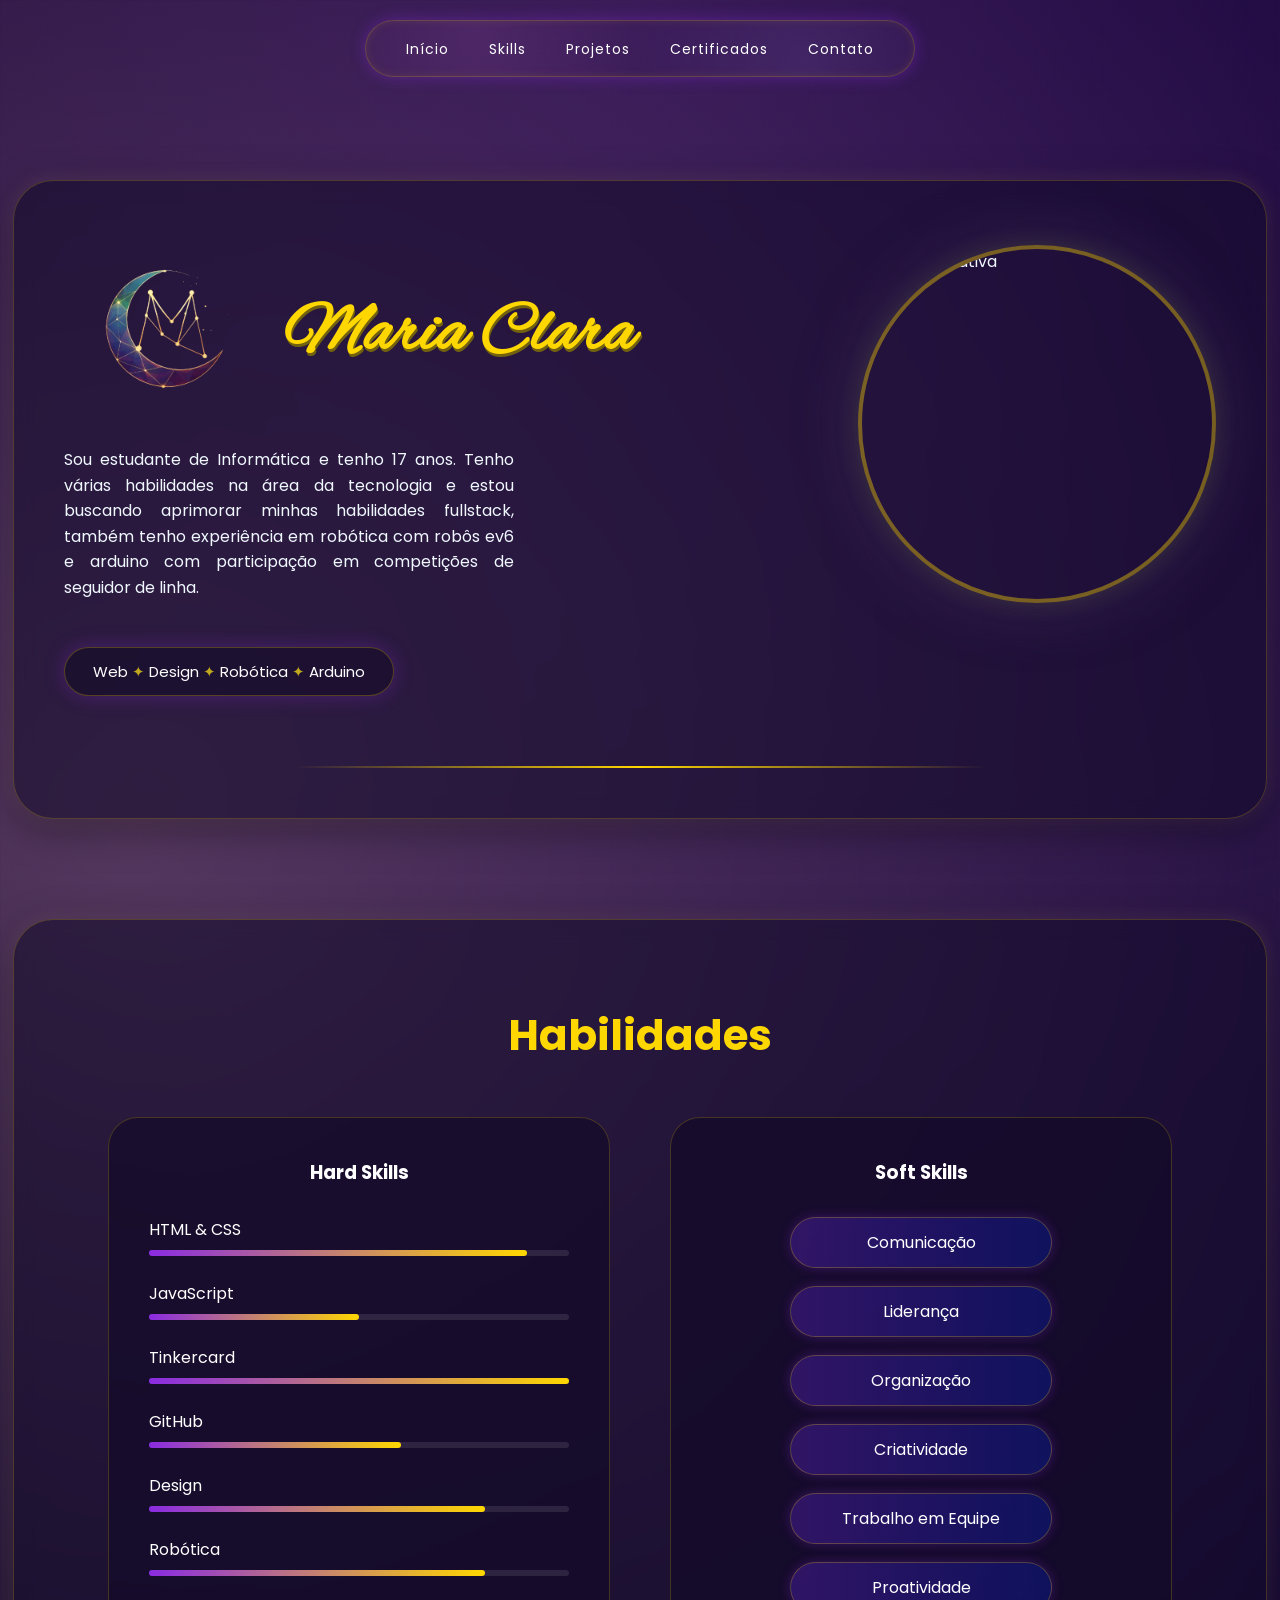
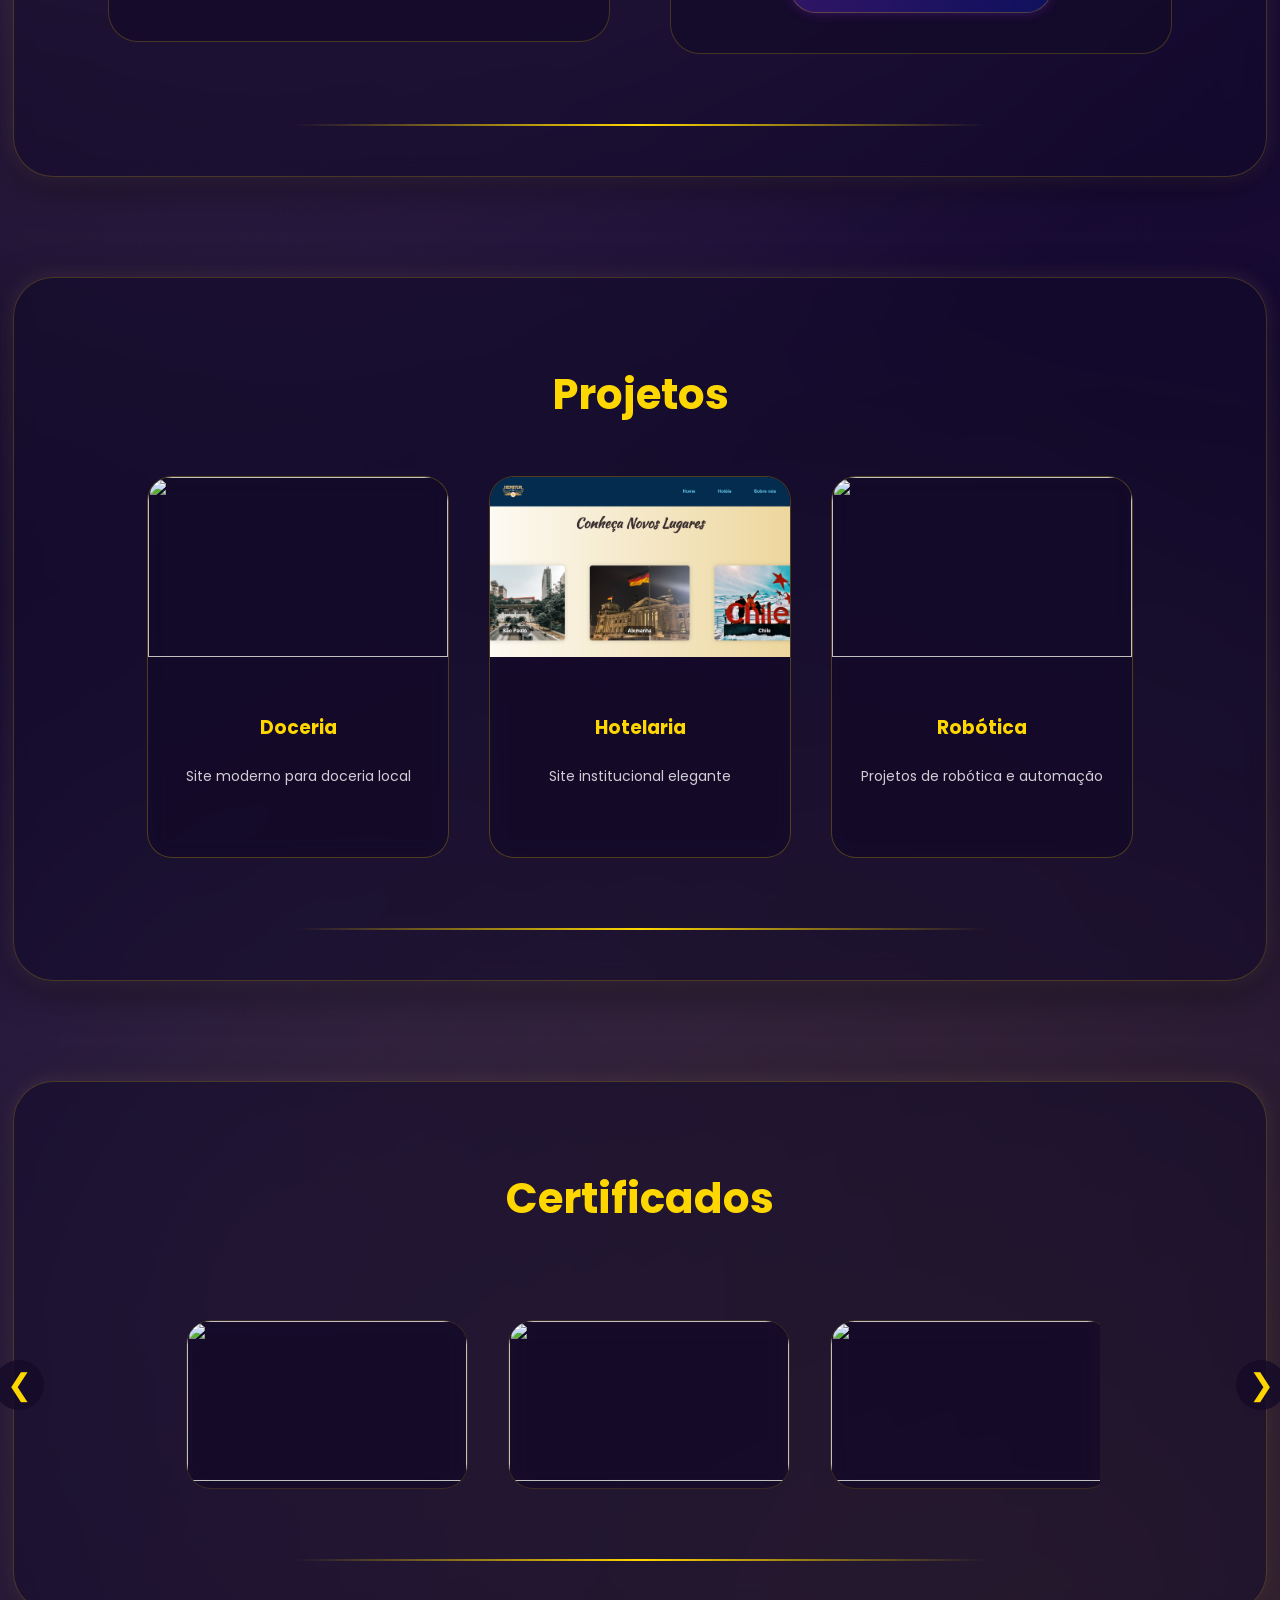
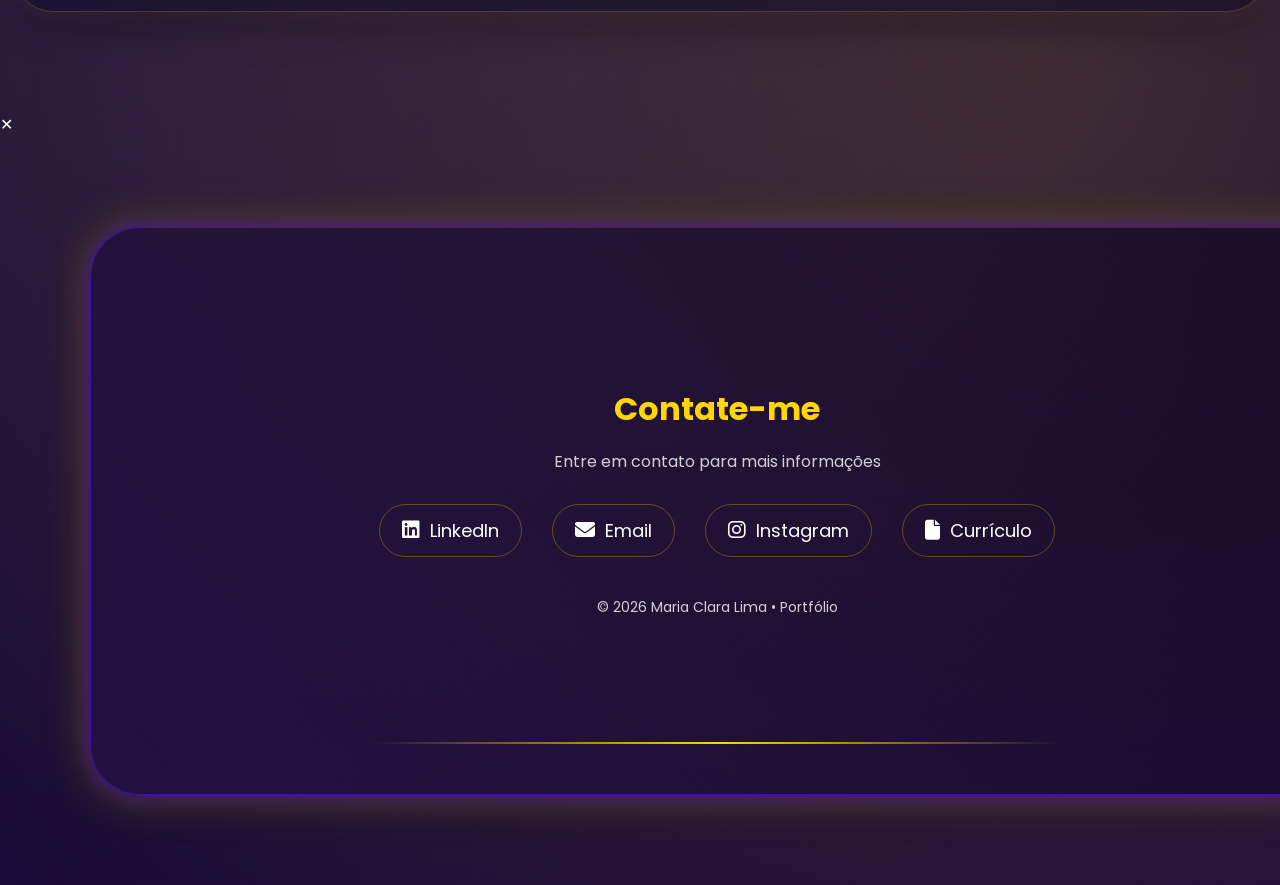
==== commit 5cc6f1e5: "Update index.html" ====
--- a/index.html
+++ b/index.html
@@ -12,6 +12,7 @@
 </head>
 
 <body>
+  <div class="estrelas"></div>
 
   <div class="menu">
     <nav>
@@ -47,8 +48,7 @@
         </p>
       </div>
 
-      <img src="https://i.pinimg.com/1200x/46/b2/13/46b2134c63e73d3dc342fda4d44fe990.jpg" alt="foto-ilustrativa"
-        class="foto">
+      <img src="img/3.png" alt="foto-ilustrativa" class="foto">
     </div>
 
     <div class="especialidades">
@@ -85,9 +85,9 @@
         </div>
 
         <div class="skill">
-          <span>Arduino</span>
-          <div class="barra">
-            <div class="progresso arduino"></div>
+          <span>Tinkercard</span>
+          <div class="barra">
+            <div class="progresso tinkercard"></div>
           </div>
         </div>
 
@@ -159,9 +159,9 @@
         </div>
       </a>
 
-      <a href="https://seusite3.com" target="_blank" class="card">
+      <a href="robotica.html" _blank" class="card">
         <div class="imagem">
-          <img src="https://i.pinimg.com/736x/aa/35/a1/aa35a1bcf6d684a191e3a10e4ac08e75.jpg">
+          <img src="img/0.jpg">
         </div>
         <div class="info">
           <h3>Robótica</h3>
@@ -184,56 +184,45 @@
         <div class="certificados-container" id="slider">
 
           <div class="certificado">
-            <img src="https://i.pinimg.com/736x/aa/35/a1/aa35a1bcf6d684a191e3a10e4ac08e75.jpg">
-            <div class="cert-info">
-              <h3>Redes</h3>
-              <p>Fundamentos de programação web</p>
-            </div>
-          </div>
-
-          <div class="certificado">
-            <img src="https://i.pinimg.com/736x/aa/35/a1/aa35a1bcf6d684a191e3a10e4ac08e75.jpg">
-            <div class="cert-info">
-              <h3>Fábrica de programadores</h3>
-              <p>Programação e automação de robôs</p>
-            </div>
-          </div>
-
-          <div class="certificado">
-            <img src="https://i.pinimg.com/736x/aa/35/a1/aa35a1bcf6d684a191e3a10e4ac08e75.jpg">
-            <div class="cert-info">
-              <h3>Cloud</h3>
-              <p>Lógica de programação</p>
-            </div>
-          </div>
-
-          <div class="certificado">
-            <img src="https://i.pinimg.com/736x/aa/35/a1/aa35a1bcf6d684a191e3a10e4ac08e75.jpg">
-            <div class="cert-info">
-              <h3>Feira do conhecimento</h3>
-              <p>Lógica de programação</p>
-            </div>
-          </div>
-
-          <div class="certificado">
-            <img src="https://i.pinimg.com/736x/aa/35/a1/aa35a1bcf6d684a191e3a10e4ac08e75.jpg">
-            <div class="cert-info">
-              <h3>Informática básica</h3>
-              <p>Lógica de programação</p>
-            </div>
-          </div>
-
-        </div>
+            <img src="img/IMG-20260305-WA0035.jpg" onclick="abrir(this.src)">
+          </div>
+
+          <div class="certificado">
+            <img src="img/certificadoUANE.png" onclick="abrir(this.src)">
+          </div>
+
+          <div class="certificado">
+            <img src="img/FDC.png" onclick="abrir(this.src)">
+          </div>
+
+          <div class="certificado">
+            <img src="img/inforBasic.png" onclick="abrir(this.src)">
+          </div>
+
+          <div class="certificado">
+            <img src="img/cert5.jpg" onclick="abrir(this.src)">
+          </div>
+
+        </div>
+
       </div>
 
       <button class="seta direita" onclick="mover(1)">❯</button>
 
     </div>
-  </section>
+
+  </section>
+
+  <!-- POPUP -->
+
+  <div id="popup" class="popup">
+    <span class="fechar" onclick="fechar()">✕</span>
+    <img id="imgPopup">
+  </div>
 
 
   <footer class="footer" id="contato">
-    
+
 
     <div class="footer-content">
 
@@ -243,7 +232,8 @@
 
       <div class="footer-links">
 
-        <a href="#" target="_blank">
+        <a href="https://www.linkedin.com/public-profile/settings/?trk=d_flagship3_profile_self_view_public_profile&lipi=urn%3Ali%3Apage%3Ad_flagship3_profile_view_base%3BYddkSG9WTTiOdw2Gfbp%2FYA%3D%3D"
+          target="_blank">
           <i class="fa-brands fa-linkedin"></i>
           LinkedIn
         </a>
@@ -258,7 +248,7 @@
           Instagram
         </a>
 
-        <a href="#" target="_blank">
+        <a href="https://www.canva.com/design/DAHC_ZOpOX4/fWGCr5a09H4eAVRf7RyCAg/edit" target="_blank">
           <i class="fa-solid fa-file"></i>
           Currículo
         </a>
@@ -270,7 +260,7 @@
       </p>
 
     </div>
-    
+
 
   </footer>
 
--- a/style.css
+++ b/style.css
@@ -36,59 +36,6 @@
   font-size:42px;
   margin-bottom:50px;
 }
-
-
-
-
-/* ========================= */
-/*        CARD PADRÃO        */
-/* ========================= */
-
-.card-secao{
-  margin:100px auto;
-  padding:50px;
-
-  max-width:1250px;
-  width:90%;
-
-  background:rgba(18,10,40,0.55);
-  backdrop-filter:blur(12px);
-  border:1px solid rgba(255,255,255,0.08);
-  backdrop-filter:blur(10px);
-
-  border-radius:40px;
-
-  border:1px solid rgba(255,215,0,0.2);
-
-  box-shadow:
-0 10px 40px rgba(0,0,0,0.4),
-0 0 20px rgba(255,192,203,0.15);
-
-  position:relative;
-}
-.card-secao{
-  transition: 0.3s;
-}
-
-.card-secao:hover{
-  transform: translateY(-12px) scale(1.03);
-}
-
-.card-secao::after{
-  content:"";
-  display:block;
-  width:60%;
-  height:2px;
-  margin:70px auto 0;
-
-  background:linear-gradient(
-  90deg,
-  transparent,
-  #FFD700,
-  transparent
-  );
-}
-
 
 
 /* MENU */       
@@ -102,7 +49,7 @@
   backdrop-filter: blur(15px);
   backdrop-filter: blur(12px);
   
-  padding: 12px 40px;
+  padding: 15px 40px;
   border-radius: 50px;
 
   background:
@@ -151,6 +98,56 @@
 }
 
 
+/* ========================= */
+/*        CARD PADRÃO        */
+/* ========================= */
+
+.card-secao{
+  margin:100px auto;
+  padding:50px;
+
+  max-width:1250px;
+  width:90%;
+
+  background:rgba(18,10,40,0.55);
+  backdrop-filter:blur(12px);
+  border:1px solid rgba(255,255,255,0.08);
+  backdrop-filter:blur(10px);
+
+  border-radius:40px;
+
+  border:1px solid rgba(255,215,0,0.2);
+
+  box-shadow:
+0 10px 40px rgba(0,0,0,0.4),
+0 0 20px rgba(255,192,203,0.15);
+
+  position:relative;
+}
+.card-secao{
+  transition: 0.3s;
+}
+
+.card-secao:hover{
+  transform: translateY(-12px) scale(1.03);
+}
+
+.card-secao::after{
+  content:"";
+  display:block;
+  width:60%;
+  height:2px;
+  margin:70px auto 0;
+
+  background:linear-gradient(
+  90deg,
+  transparent,
+  #FFD700,
+  transparent
+  );
+}
+
+
 /*Conteúdo sobre mim*/
 .conteudo{
   display: flex;
@@ -290,10 +287,11 @@
 
 /* Níveis */
 .html { width: 90%; }
-.js { width: 75%; }
-.arduino { width: 70%; }
-.github { width: 80%; }
-.design { width: 85%; }
+.js { width: 50%; }
+.arduino { width: 65%; }
+.github { width: 60%; }
+.design { width: 80%; }
+.robotica { width: 80%; }
 
 .soft-container {
   display: flex;
@@ -309,16 +307,13 @@
   padding: 12px 0;
 
   border-radius: 30px;
-  border: 1px solid #FFD700;
-  background: rgba(255, 215, 0, 0.08);
+  border:1px solid rgba(255,215,0,0.25);
+  background: linear-gradient(90deg, #6b2be251, #002aff3e);
+  box-shadow:0 0 12px rgba(138,43,226,0.3);
 
   transition: 0.3s ease;
 }
 
-.soft-container span:hover {
-  background: #FFD700;
-  color: black;
-}
 
 .hard-skills:hover,
 .soft-skills:hover {
@@ -436,11 +431,10 @@
 
 .certificados-container{
   display: flex;
-  justify-content: center;
   gap: 40px;
-  flex-wrap: wrap;
   margin-top: 40px;
-  color:rgb(255, 255, 255)
+  color: white;
+  transition: transform 0.5s ease;
 }
 
 .certificado{
@@ -484,3 +478,146 @@
   opacity: 0.8;
 }
 
+/* CARROSSEL */
+
+.carrossel{
+  position: relative;
+  display: flex;
+  align-items: center;
+  justify-content: center;
+}
+
+.janela{
+  width: 920px; 
+  overflow: hidden;
+  margin: auto;
+}
+
+
+.certificado{
+  flex: 0 0 280px; /* largura fixa */
+  background: rgba(20, 10, 40, 0.6);
+  backdrop-filter: blur(10px);
+  border-radius: 25px;
+  overflow: hidden;
+  border: 1px solid rgba(255,215,0,0.15);
+  text-align: center;
+}
+
+.certificado img{
+  width:100%;
+  height:160px;
+  object-fit:cover;
+}
+
+/* SETAS */
+
+.seta{
+  position:absolute;
+  background:rgba(20,10,40,0.8);
+  border:none;
+  color:gold;
+  font-size:30px;
+  cursor:pointer;
+  width:50px;
+  height:50px;
+  border-radius:50%;
+}
+
+.esquerda{ left:-70px; }
+.direita{ right:-70px; }
+
+/* ========================= */
+/*          FOOTER           */
+/* ========================= */
+
+.footer{
+  margin:90px;
+  padding:50px;
+  max-width:1250px;
+  width:90%;
+  background: linear-gradient(45deg,#25114798,#0b00209c);
+  color:white;
+  text-align:center;
+  position:relative;
+  padding-top:120px;
+  border-radius: 50px;
+  border:1px solid rgb(62, 19, 173);
+
+  box-shadow: #3f0aa1 0px 0px 20px, #62590d 0px 0px 40px;
+
+ 
+}
+
+
+.footer-content{
+  padding:10px 20px 40px;
+}
+
+.footer h2{
+  color:#FFD700;
+  font-size:32px;
+  margin-bottom:10px;
+}
+
+.footer p{
+  opacity:0.8;
+}
+
+.footer-links{
+  margin-top:30px;
+  display:flex;
+  justify-content:center;
+  flex-wrap:wrap;
+  gap:30px;
+}
+
+.footer-links a{
+  display:flex;
+  align-items:center;
+  gap:10px;
+  text-decoration:none;
+  color:white;
+  font-size:18px;
+
+  padding:12px 22px;
+
+  border:1px solid rgba(255,215,0,0.3);
+  border-radius:30px;
+
+  transition:0.3s;
+}
+
+
+/*titulo*/
+.footer-links a:hover{
+  color:#FFD700;
+  border-color:#FFD700;
+  transform:translateY(-5px);
+  box-shadow:0 0 15px rgba(255,215,0,0.4);
+}
+
+.footer-links i{
+  font-size:20px;
+}
+
+.copyright{
+  margin-top:40px;
+  font-size:14px;
+  opacity:0.6;
+}
+
+.footer::after{
+  content:"";
+  display:block;
+  width:60%;
+  height:2px;
+  margin:70px auto 0;
+
+  background:linear-gradient(
+  90deg,
+  transparent,
+  rgb(255, 217, 0),
+  transparent
+  );
+}
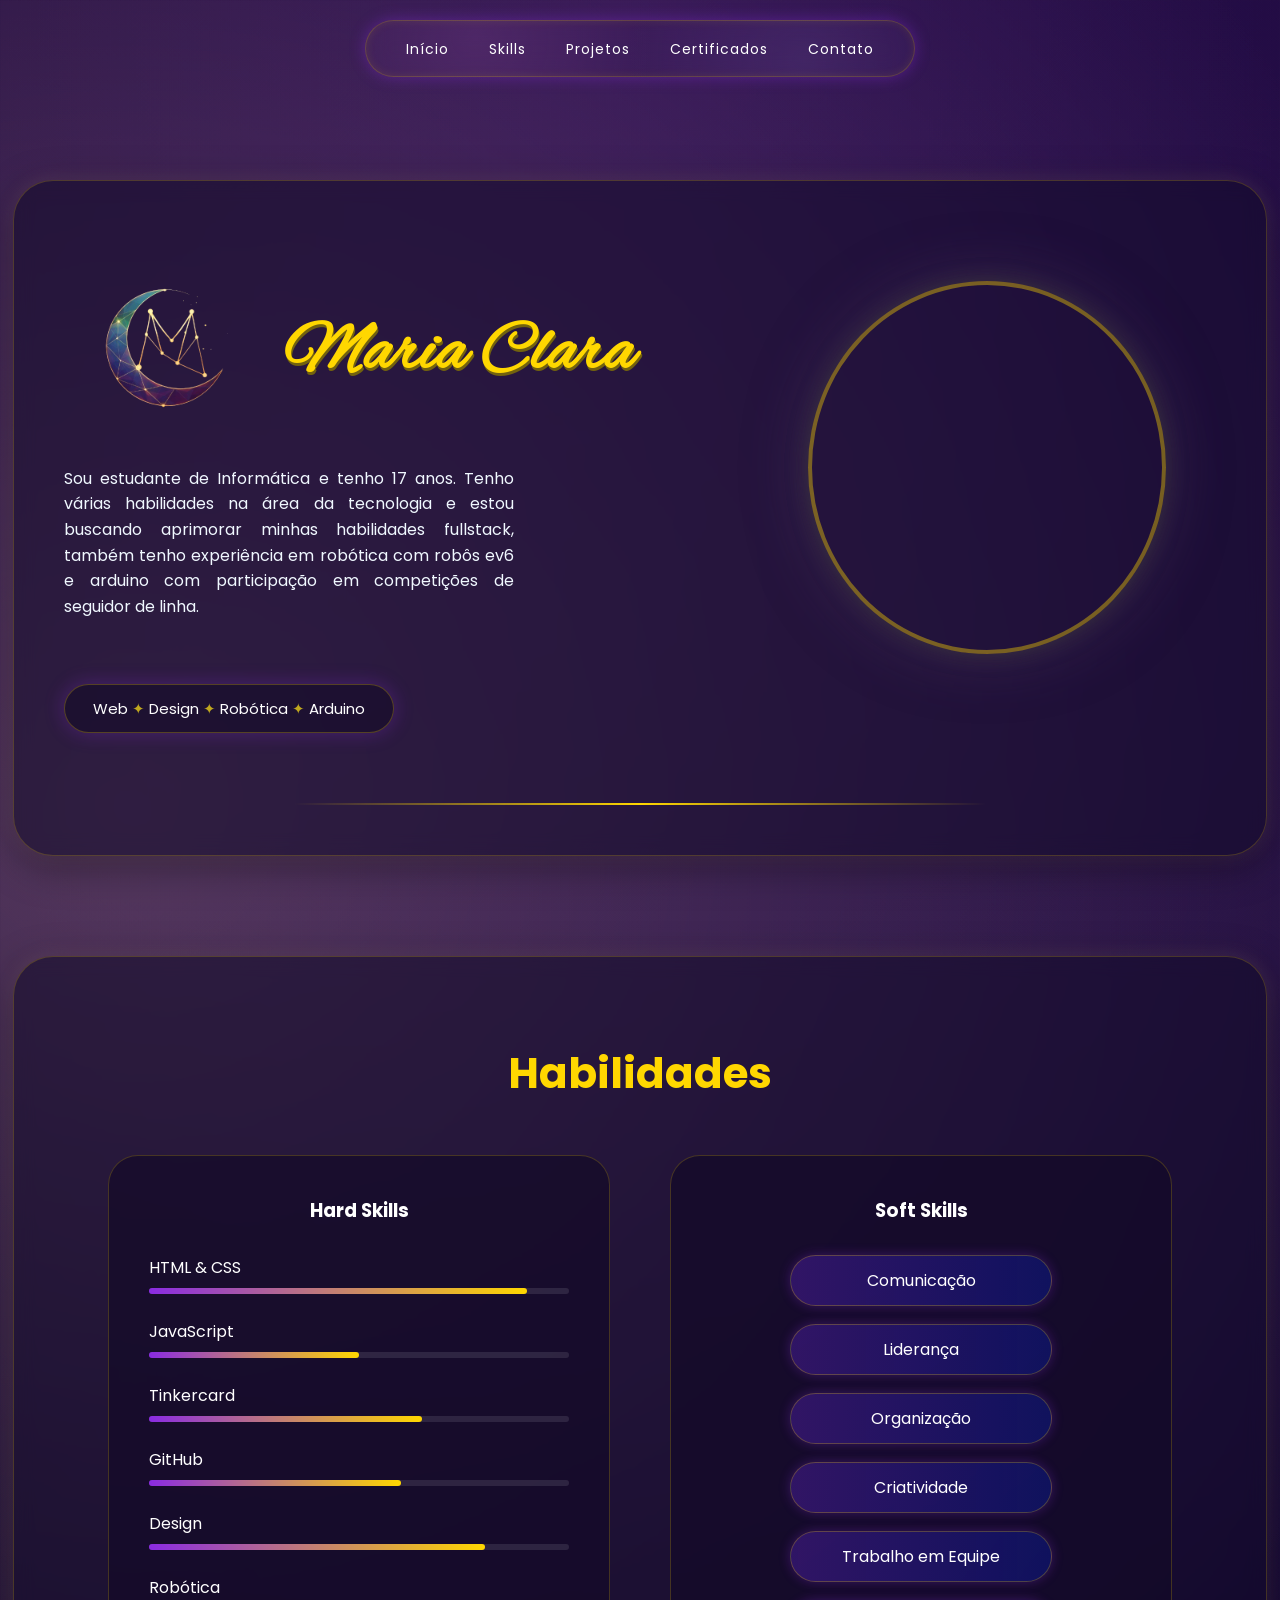
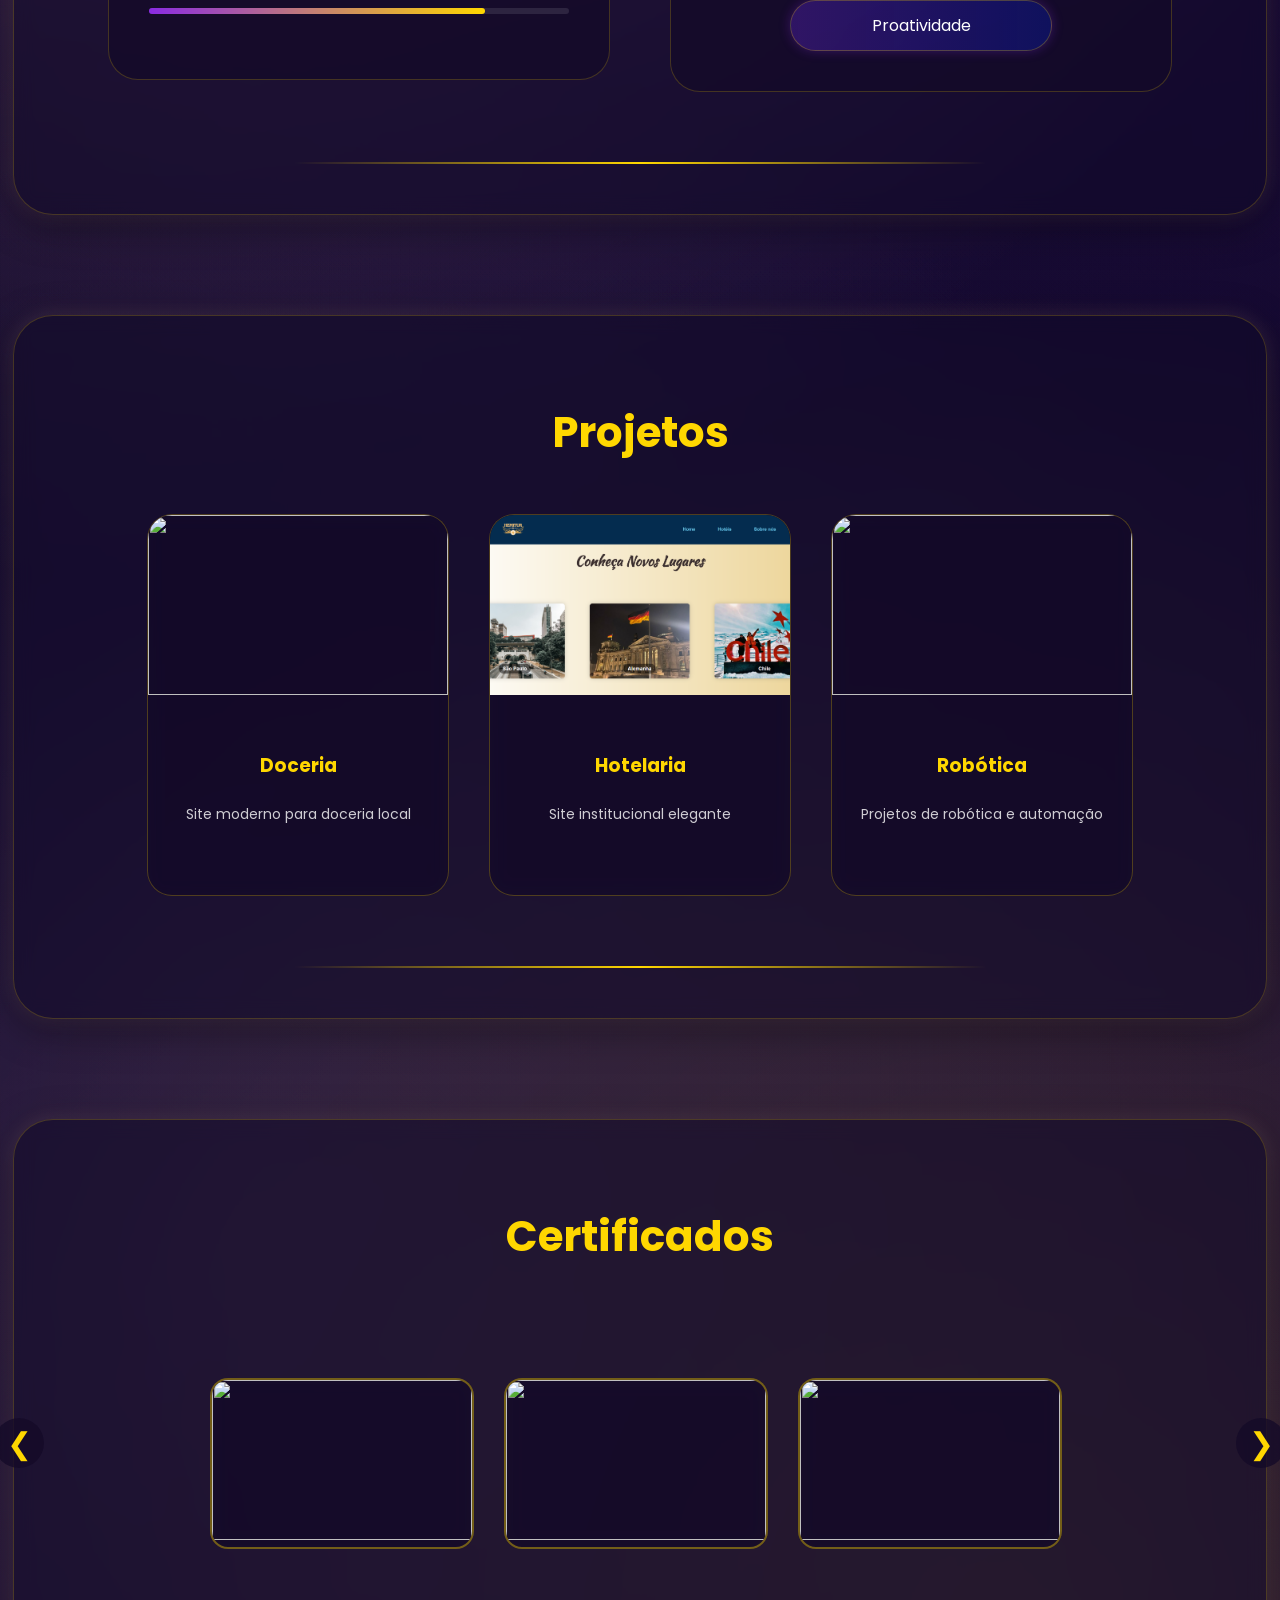
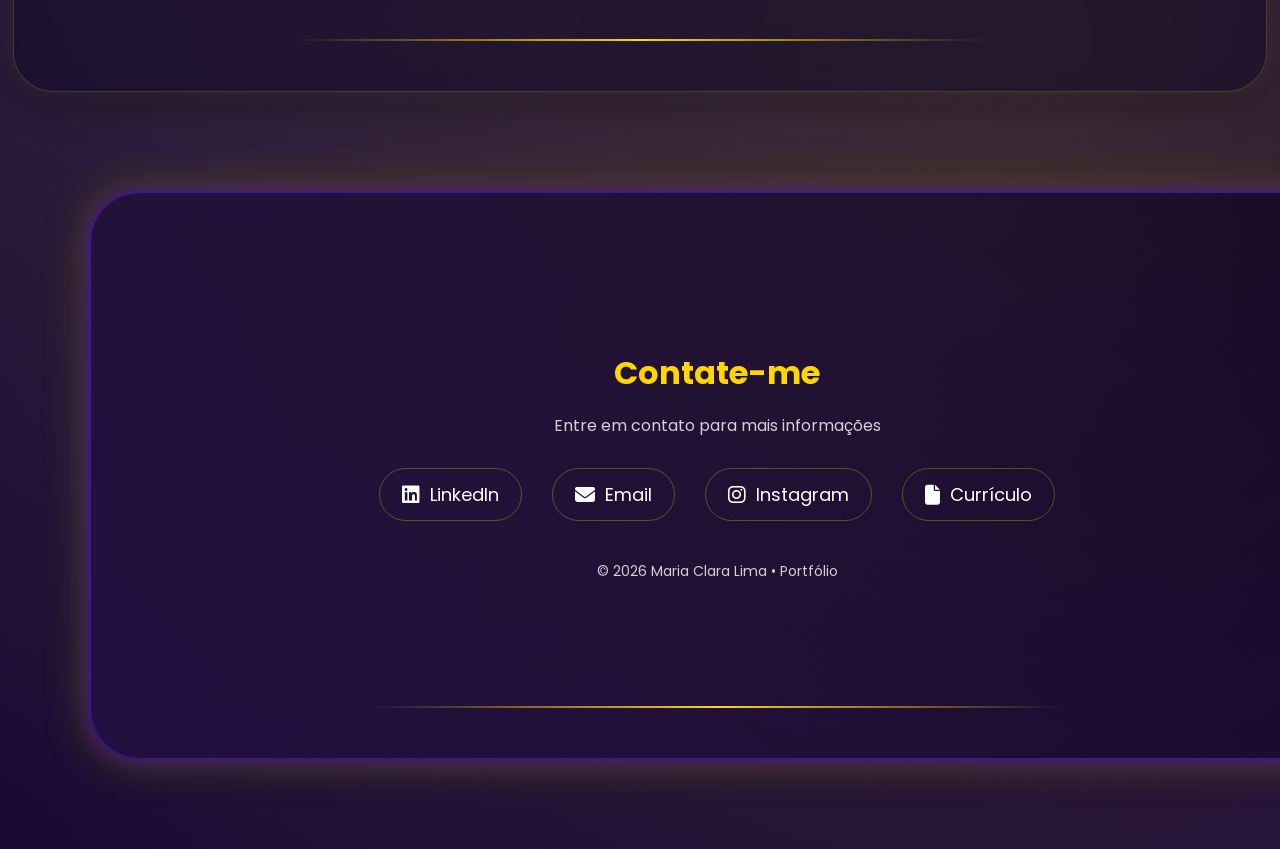
==== commit 4396bc68: "Update index.html" ====
--- a/index.html
+++ b/index.html
@@ -48,7 +48,7 @@
         </p>
       </div>
 
-      <img src="img/3.png" alt="foto-ilustrativa" class="foto">
+      <img src="img/3.png" alt="foto-perfil" class="foto">
     </div>
 
     <div class="especialidades">
--- a/style.css
+++ b/style.css
@@ -1,68 +1,91 @@
-body{
-  margin:0;
-  padding-top:80px;
-  font-family:'Poppins',sans-serif;
+body {
+  margin: 0;
+  padding-top: 80px;
+  font-family: 'Poppins', sans-serif;
 
   background:
-  radial-gradient(circle at 10% 20%, rgba(255,192,203,0.25), transparent 40%),
-  radial-gradient(circle at 80% 80%, rgba(255,215,0,0.15), transparent 40%),
-  radial-gradient(circle at 20% 70%, rgba(106, 76, 132, 0.25), transparent 40%),
-  radial-gradient(circle at 50% 0%, rgba(138,43,226,0.25), transparent 50%),
-  linear-gradient(135deg,#07021a,#140a2e,#1a083d);
-
-
-  color:white;
-}
-
-html{
+    radial-gradient(circle at 10% 20%, rgba(255, 192, 203, 0.25), transparent 40%),
+    radial-gradient(circle at 80% 80%, rgba(255, 215, 0, 0.15), transparent 40%),
+    radial-gradient(circle at 20% 70%, rgba(106, 76, 132, 0.25), transparent 40%),
+    radial-gradient(circle at 50% 0%, rgba(138, 43, 226, 0.25), transparent 50%),
+    linear-gradient(135deg, #07021a, #140a2e, #1a083d);
+
+
+  color: white;
+}
+
+.estrelas {
+  position: fixed;
+  top: 0;
+  left: 0;
+  width: 100%;
+  height: 100%;
+  background: transparent url("https://www.transparenttextures.com/patterns/stardust.png");
+  animation: moverEstrelas 60s linear infinite;
+  z-index: -1;
+  opacity: 0.8;
+}
+
+@keyframes moverEstrelas {
+  from {
+    background-position: 0 0;
+  }
+
+  to {
+    background-position: 10000px 5000px;
+  }
+}
+
+
+html {
   scroll-behavior: smooth;
 }
 
-.reveal{
+.reveal {
   opacity: 0;
   transform: translateY(40px);
   transition: all 0.8s ease;
 }
 
-.reveal.active{
+.reveal.active {
   opacity: 1;
   transform: translateY(0);
 }
 
 /*Todos os títulos*/
-h1{
-  text-align:center;
-  color:#FFD700;
-  font-size:42px;
-  margin-bottom:50px;
-}
-
-
-/* MENU */       
+h1 {
+  text-align: center;
+  color: #FFD700;
+  font-size: 42px;
+  margin-bottom: 50px;
+}
+
+
+/* MENU */
 .menu {
   position: fixed;
   top: 20px;
   left: 50%;
   transform: translateX(-50%);
-  
- 
+
+
   backdrop-filter: blur(15px);
   backdrop-filter: blur(12px);
-  
+
   padding: 15px 40px;
   border-radius: 50px;
 
   background:
-  radial-gradient(circle at 20% 30%, rgba(112, 58, 131, 0.35), transparent 40%),
-  radial-gradient(circle at 80% 70%, rgba(114, 86, 162, 0.2), transparent 40%);
-  
-  
+    radial-gradient(circle at 20% 30%, rgba(112, 58, 131, 0.35), transparent 40%),
+    radial-gradient(circle at 80% 70%, rgba(114, 86, 162, 0.2), transparent 40%);
+
+
   border: 1px solid rgba(255, 215, 0, 0.2);
-  
+
   box-shadow:
-  0 0 15px rgba(138,43,226,0.4),
-  inset 0 0 10px rgba(255,215,0,0.1);
-  
+    0 0 15px rgba(138, 43, 226, 0.4),
+    inset 0 0 10px rgba(255, 215, 0, 0.1);
+
   z-index: 1000;
 }
 
@@ -102,54 +125,53 @@
 /*        CARD PADRÃO        */
 /* ========================= */
 
-.card-secao{
-  margin:100px auto;
-  padding:50px;
-
-  max-width:1250px;
-  width:90%;
-
-  background:rgba(18,10,40,0.55);
-  backdrop-filter:blur(12px);
-  border:1px solid rgba(255,255,255,0.08);
-  backdrop-filter:blur(10px);
-
-  border-radius:40px;
-
-  border:1px solid rgba(255,215,0,0.2);
+.card-secao {
+  margin: 100px auto;
+  padding: 50px;
+
+  max-width: 1250px;
+  width: 90%;
+
+  background: rgba(18, 10, 40, 0.55);
+  backdrop-filter: blur(12px);
+  border: 1px solid rgba(255, 255, 255, 0.08);
+  backdrop-filter: blur(10px);
+
+  border-radius: 40px;
+
+  border: 1px solid rgba(255, 215, 0, 0.2);
 
   box-shadow:
-0 10px 40px rgba(0,0,0,0.4),
-0 0 20px rgba(255,192,203,0.15);
-
-  position:relative;
-}
-.card-secao{
+    0 10px 40px rgba(0, 0, 0, 0.4),
+    0 0 20px rgba(255, 192, 203, 0.15);
+
+  position: relative;
+}
+
+.card-secao {
   transition: 0.3s;
 }
 
-.card-secao:hover{
+.card-secao:hover {
   transform: translateY(-12px) scale(1.03);
 }
 
-.card-secao::after{
-  content:"";
-  display:block;
-  width:60%;
-  height:2px;
-  margin:70px auto 0;
-
-  background:linear-gradient(
-  90deg,
-  transparent,
-  #FFD700,
-  transparent
-  );
+.card-secao::after {
+  content: "";
+  display: block;
+  width: 60%;
+  height: 2px;
+  margin: 70px auto 0;
+
+  background: linear-gradient(90deg,
+      transparent,
+      #FFD700,
+      transparent);
 }
 
 
 /*Conteúdo sobre mim*/
-.conteudo{
+.conteudo {
   display: flex;
   align-items: center;
   justify-content: space-between;
@@ -159,16 +181,16 @@
   color: aliceblue;
 }
 
-.nome-container{
-  display:flex;
-  align-items:center;
-  gap:20px;
-}
-
-.logo{
-  width:200px;
-  height:200px;
-  object-fit:contain;
+.nome-container {
+  display: flex;
+  align-items: center;
+  gap: 20px;
+}
+
+.logo {
+  width: 200px;
+  height: 200px;
+  object-fit: contain;
 }
 
 .nome {
@@ -179,58 +201,62 @@
 }
 
 .sobre {
-    flex: 1;
-}
-.sobre p{
-    max-width: 450px;   /* limita a largura */
-    line-height: 1.6; 
-    text-align: justify;
-}
-
-.foto{
-  width:350px;
-  height:350px;
-  object-fit:cover;
-  border-radius:50%;
-  border:4px solid rgba(255,215,0,0.4);
+  flex: 1;
+}
+
+.sobre p {
+  max-width: 450px;
+  /* limita a largura */
+  line-height: 1.6;
+  text-align: justify;
+}
+
+.foto {
+  margin-top: 50px;
+  margin-right: 50px;
+  width: 350px;
+  height: 365px;
+  object-fit: cover;
+  border-radius: 50%;
+  border: 4px solid rgba(255, 215, 0, 0.4);
 
   box-shadow:
-  0 0 20px rgba(62, 61, 53, 0.6),
-  0 0 60px rgba(73, 51, 94, 0.6);
-
-  position:relative;
-}
-
-.especialidades{
-  margin-top:30px;
-  font-size:15px;
-
-  padding:12px 28px;
-
-  border-radius:50px;
-
-  background:rgba(20,10,40,0.6);
-
-  border:1px solid rgba(255,215,0,0.25);
-
-  box-shadow:0 0 20px rgba(138,43,226,0.3);
-
-  width:fit-content;
+    0 0 20px rgba(62, 61, 53, 0.6),
+    0 0 60px rgba(73, 51, 94, 0.6);
+
+  position: relative;
+}
+
+.especialidades {
+  margin-top: 30px;
+  font-size: 15px;
+
+  padding: 12px 28px;
+
+  border-radius: 50px;
+
+  background: rgba(20, 10, 40, 0.6);
+
+  border: 1px solid rgba(255, 215, 0, 0.25);
+
+  box-shadow: 0 0 20px rgba(138, 43, 226, 0.3);
+
+  width: fit-content;
 }
 
 .ponto {
-    color: #c0a81f;
-    font-size: 15px;
+  color: #c0a81f;
+  font-size: 15px;
 }
 
 /* RESPONSIVO */
-@media(max-width:768px){
-  .conteudo{
+@media(max-width:768px) {
+  .conteudo {
     flex-direction: column;
     text-align: center;
   }
 
-  .foto{
+  .foto {
     width: 300px;
     height: 300px;
   }
@@ -239,12 +265,12 @@
 
 
 
-/*Habilidades*/ 
+/*Habilidades*/
 .skills-container {
   display: flex;
   justify-content: center;
   align-items: flex-start;
-  color:rgb(255, 255, 255);
+  color: rgb(255, 255, 255);
   gap: 60px;
 }
 
@@ -272,9 +298,10 @@
 }
 
 .barra {
-  width: 100%; /* ocupa toda a largura do card */
+  width: 100%;
+  /* ocupa toda a largura do card */
   height: 6px;
-  background: rgba(255,255,255,0.1);
+  background: rgba(255, 255, 255, 0.1);
   border-radius: 10px;
   margin-top: 8px;
 }
@@ -286,12 +313,29 @@
 }
 
 /* Níveis */
-.html { width: 90%; }
-.js { width: 50%; }
-.arduino { width: 65%; }
-.github { width: 60%; }
-.design { width: 80%; }
-.robotica { width: 80%; }
+.html {
+  width: 90%;
+}
+
+.js {
+  width: 50%;
+}
+
+.tinkercard {
+  width: 65%;
+}
+
+.github {
+  width: 60%;
+}
+
+.design {
+  width: 80%;
+}
+
+.robotica {
+  width: 80%;
+}
 
 .soft-container {
   display: flex;
@@ -302,14 +346,15 @@
 }
 
 .soft-container span {
-  width: 260px; /* largura fixa */
+  width: 260px;
+  /* largura fixa */
   text-align: center;
   padding: 12px 0;
 
   border-radius: 30px;
-  border:1px solid rgba(255,215,0,0.25);
+  border: 1px solid rgba(255, 215, 0, 0.25);
   background: linear-gradient(90deg, #6b2be251, #002aff3e);
-  box-shadow:0 0 12px rgba(138,43,226,0.3);
+  box-shadow: 0 0 12px rgba(138, 43, 226, 0.3);
 
   transition: 0.3s ease;
 }
@@ -326,7 +371,7 @@
 /*          PROJETOS         */
 /* ========================= */
 
-#projetos{
+#projetos {
   scroll-margin-top: 120px;
 }
 
@@ -339,44 +384,44 @@
 }
 
 /* CARD PROJETO */
-.card{
-  width:300px;
-  height:380px;
-  position:relative;
+.card {
+  width: 300px;
+  height: 380px;
+  position: relative;
   text-decoration: none;
   color: white;
-  border-radius:25px;
-  overflow:hidden;
-
-  background:rgba(20,10,40,0.6);
-  backdrop-filter:blur(10px);
-
-  border:1px solid rgba(255,215,0,0.25);
-
-  display:flex;
-  flex-direction:column;
-
-  transition:0.4s;
+  border-radius: 25px;
+  overflow: hidden;
+
+  background: rgba(20, 10, 40, 0.6);
+  backdrop-filter: blur(10px);
+
+  border: 1px solid rgba(255, 215, 0, 0.25);
+
+  display: flex;
+  flex-direction: column;
+
+  transition: 0.4s;
 }
 
 /* Glow externo */
-.card::before{
-  content:"";
-  position:absolute;
-  inset:-2px;
-  border-radius:25px;
-  background: linear-gradient(45deg,#8A2BE2,#FFD700);
-  z-index:-1;
-  opacity:0;
-  filter:blur(15px);
-  transition:0.4s;
-}
-
-.card:hover::before{
-  opacity:1;
-}
-
-.card:hover{
+.card::before {
+  content: "";
+  position: absolute;
+  inset: -2px;
+  border-radius: 25px;
+  background: linear-gradient(45deg, #110c52, #4e0ca5);
+  z-index: -1;
+  opacity: 0;
+  filter: blur(15px);
+  transition: 0.4s;
+}
+
+.card:hover::before {
+  opacity: 1;
+}
+
+.card:hover {
   transform: translateY(-12px);
 }
 
@@ -386,19 +431,20 @@
   overflow: hidden;
 }
 
-.imagem img{
+.imagem img {
   width: 100%;
   height: 100%;
   object-fit: cover;
 }
 
-.card:hover img{
+.card:hover img {
   transform: scale(1.05);
 }
 
 /* INFORMAÇÕES */
-.info{
-  flex: 1; /* ocupa o espaço restante */
+.info {
+  flex: 1;
+  /* ocupa o espaço restante */
   padding: 20px;
   text-align: center;
 
@@ -407,19 +453,19 @@
   justify-content: center;
 }
 
-.info h3{
+.info h3 {
   margin: 0 0 10px;
   color: #FFD700;
 }
 
-.info p{
+.info p {
   font-size: 14px;
   opacity: 0.8;
 }
 
 /* RESPONSIVO */
-@media(max-width:768px){
-  .projetos{
+@media(max-width:768px) {
+  .projetos {
     flex-direction: column;
     align-items: center;
   }
@@ -429,195 +475,268 @@
 /*        CERTIFICADOS       */
 /* ========================= */
 
-.certificados-container{
-  display: flex;
-  gap: 40px;
+.certificados-container {
+  display: flex;
+  gap: 30px;
   margin-top: 40px;
-  color: white;
-  transition: transform 0.5s ease;
-}
-
-.certificado{
-  width: 280px;
+  transition: transform 0.6s ease;
+  /* animação suave */
+}
+
+/* CARD */
+
+.certificado {
+  flex: 0 0 260px;
 
   background: rgba(20, 10, 40, 0.6);
   backdrop-filter: blur(10px);
-  border-radius: 25px;
+
+  border-radius: 18px;
+
+  border: 2px solid rgba(255, 215, 0, 0.4);
 
   overflow: hidden;
 
-  border: 1px solid rgba(255,215,0,0.15);
-
-  transition: 0.3s;
-
   text-align: center;
-}
-
-.certificado:hover{
-  transform: translateY(-10px);
-  box-shadow: 0 0 25px rgba(138,43,226,0.4);
-}
-
-.certificado img{
+
+  transition: all 0.5s;
+}
+
+/* HOVER IGUAL A GALERIA */
+
+.certificado:hover {
+  transform: scale(1.08) rotate(1deg);
+
+  box-shadow:
+    0 0 20px rgba(255, 215, 0, 0.5),
+    0 0 40px rgba(255, 192, 203, 0.3);
+}
+
+.certificado img {
   width: 100%;
   height: 160px;
   object-fit: cover;
 }
 
-.cert-info{
-  padding: 20px;
-}
-
-.cert-info h3{
+.cert-info {
+  padding: 15px;
+}
+
+.cert-info h3 {
   color: #FFD700;
-  margin-bottom: 10px;
-}
-
-.cert-info p{
+  margin-bottom: 8px;
+}
+
+.cert-info p {
   font-size: 14px;
   opacity: 0.8;
 }
 
-/* CARROSSEL */
-
-.carrossel{
+/* ========================= */
+/*        CARROSSEL          */
+/* ========================= */
+
+.carrossel {
   position: relative;
   display: flex;
   align-items: center;
   justify-content: center;
 }
 
-.janela{
-  width: 920px; 
+.janela {
+  width: 860px;
+  /* tamanho ideal para 3 certificados */
   overflow: hidden;
   margin: auto;
-}
-
-
-.certificado{
-  flex: 0 0 280px; /* largura fixa */
-  background: rgba(20, 10, 40, 0.6);
-  backdrop-filter: blur(10px);
-  border-radius: 25px;
-  overflow: hidden;
-  border: 1px solid rgba(255,215,0,0.15);
+  padding: 20px;
+}
+
+/* ========================= */
+/*          SETAS            */
+/* ========================= */
+
+.seta {
+  position: absolute;
+
+  background: rgba(20, 10, 40, 0.8);
+  border: none;
+
+  color: gold;
+  font-size: 30px;
+
+  cursor: pointer;
+
+  width: 50px;
+  height: 50px;
+
+  border-radius: 50%;
+
+  transition: 0.3s;
+}
+
+.seta:hover {
+  background: rgba(138, 43, 226, 0.7);
+}
+
+.esquerda {
+  left: -70px;
+}
+
+.direita {
+  right: -70px;
+}
+
+/* POPUP CERTIFICADO */
+
+.popup {
+
+  display: none;
+
+  position: fixed;
+
+  top: 0;
+  left: 0;
+
+  width: 100%;
+  height: 100%;
+
+  background: rgba(0, 0, 0, 0.85);
+
+  justify-content: center;
+  align-items: center;
+
+  z-index: 999;
+}
+
+.popup img {
+
+  max-width: 80%;
+  max-height: 80%;
+
+  border-radius: 15px;
+
+  box-shadow: 0 0 40px rgba(255, 215, 0, 0.6);
+
+  animation: zoom 0.3s ease;
+}
+
+.fechar {
+
+  position: absolute;
+
+  top: 40px;
+  right: 60px;
+
+  font-size: 40px;
+
+  color: white;
+
+  cursor: pointer;
+}
+
+@keyframes zoom {
+
+  from {
+    transform: scale(0.7);
+    opacity: 0;
+  }
+
+  to {
+    transform: scale(1);
+    opacity: 1;
+  }
+
+}
+
+/* ========================= */
+/*          FOOTER           */
+/* ========================= */
+
+.footer {
+  margin: 90px;
+  padding: 50px;
+  max-width: 1250px;
+  width: 90%;
+  background: linear-gradient(45deg, #25114798, #0b00209c);
+  color: white;
   text-align: center;
-}
-
-.certificado img{
-  width:100%;
-  height:160px;
-  object-fit:cover;
-}
-
-/* SETAS */
-
-.seta{
-  position:absolute;
-  background:rgba(20,10,40,0.8);
-  border:none;
-  color:gold;
-  font-size:30px;
-  cursor:pointer;
-  width:50px;
-  height:50px;
-  border-radius:50%;
-}
-
-.esquerda{ left:-70px; }
-.direita{ right:-70px; }
-
-/* ========================= */
-/*          FOOTER           */
-/* ========================= */
-
-.footer{
-  margin:90px;
-  padding:50px;
-  max-width:1250px;
-  width:90%;
-  background: linear-gradient(45deg,#25114798,#0b00209c);
-  color:white;
-  text-align:center;
-  position:relative;
-  padding-top:120px;
+  position: relative;
+  padding-top: 120px;
   border-radius: 50px;
-  border:1px solid rgb(62, 19, 173);
+  border: 1px solid rgb(62, 19, 173);
 
   box-shadow: #3f0aa1 0px 0px 20px, #62590d 0px 0px 40px;
 
- 
-}
-
-
-.footer-content{
-  padding:10px 20px 40px;
-}
-
-.footer h2{
-  color:#FFD700;
-  font-size:32px;
-  margin-bottom:10px;
-}
-
-.footer p{
-  opacity:0.8;
-}
-
-.footer-links{
-  margin-top:30px;
-  display:flex;
-  justify-content:center;
-  flex-wrap:wrap;
-  gap:30px;
-}
-
-.footer-links a{
-  display:flex;
-  align-items:center;
-  gap:10px;
-  text-decoration:none;
-  color:white;
-  font-size:18px;
-
-  padding:12px 22px;
-
-  border:1px solid rgba(255,215,0,0.3);
-  border-radius:30px;
-
-  transition:0.3s;
+
+}
+
+
+.footer-content {
+  padding: 10px 20px 40px;
+}
+
+.footer h2 {
+  color: #FFD700;
+  font-size: 32px;
+  margin-bottom: 10px;
+}
+
+.footer p {
+  opacity: 0.8;
+}
+
+.footer-links {
+  margin-top: 30px;
+  display: flex;
+  justify-content: center;
+  flex-wrap: wrap;
+  gap: 30px;
+}
+
+.footer-links a {
+  display: flex;
+  align-items: center;
+  gap: 10px;
+  text-decoration: none;
+  color: white;
+  font-size: 18px;
+
+  padding: 12px 22px;
+
+  border: 1px solid rgba(255, 215, 0, 0.3);
+  border-radius: 30px;
+
+  transition: 0.3s;
 }
 
 
 /*titulo*/
-.footer-links a:hover{
-  color:#FFD700;
-  border-color:#FFD700;
-  transform:translateY(-5px);
-  box-shadow:0 0 15px rgba(255,215,0,0.4);
-}
-
-.footer-links i{
-  font-size:20px;
-}
-
-.copyright{
-  margin-top:40px;
-  font-size:14px;
-  opacity:0.6;
-}
-
-.footer::after{
-  content:"";
-  display:block;
-  width:60%;
-  height:2px;
-  margin:70px auto 0;
-
-  background:linear-gradient(
-  90deg,
-  transparent,
-  rgb(255, 217, 0),
-  transparent
-  );
+.footer-links a:hover {
+  color: #FFD700;
+  border-color: #FFD700;
+  transform: translateY(-5px);
+  box-shadow: 0 0 15px rgba(255, 215, 0, 0.4);
+}
+
+.footer-links i {
+  font-size: 20px;
+}
+
+.copyright {
+  margin-top: 40px;
+  font-size: 14px;
+  opacity: 0.6;
+}
+
+.footer::after {
+  content: "";
+  display: block;
+  width: 60%;
+  height: 2px;
+  margin: 70px auto 0;
+
+  background: linear-gradient(90deg,
+      transparent,
+      rgb(255, 217, 0),
+      transparent);
 }
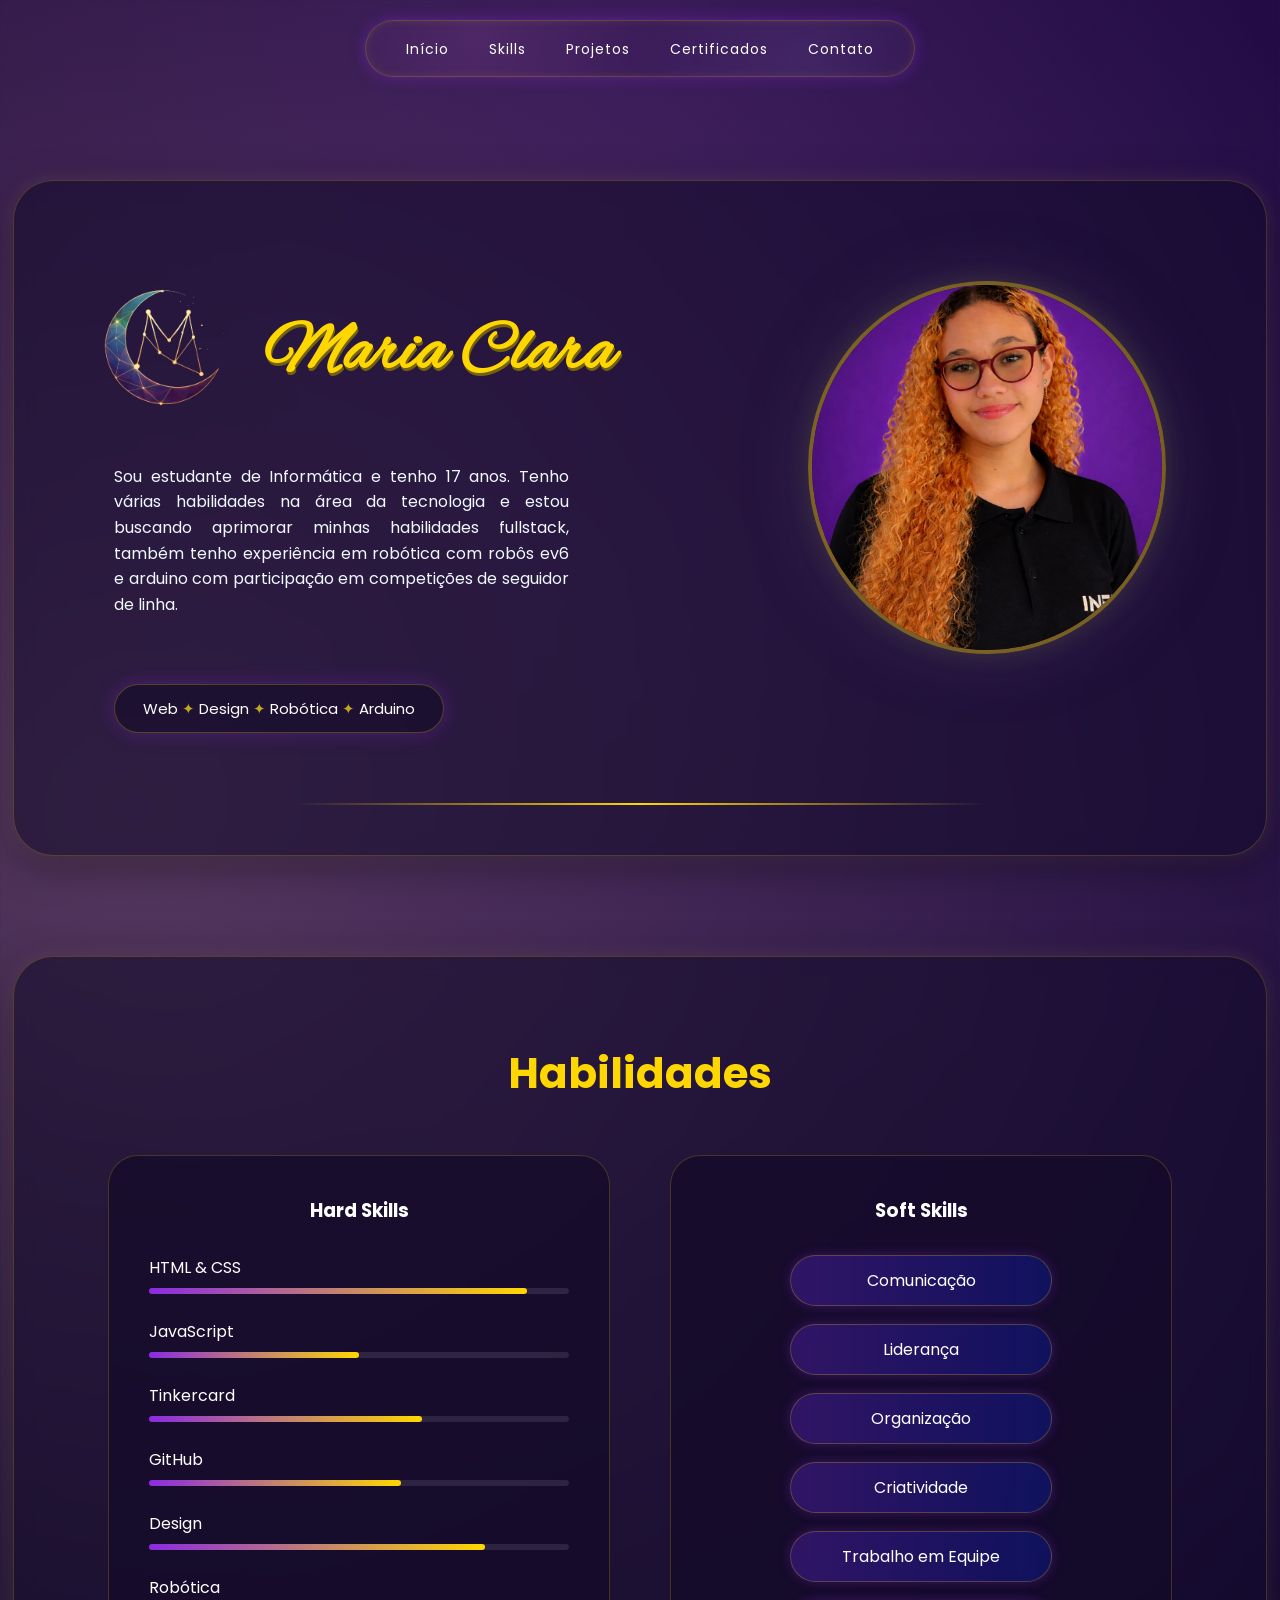
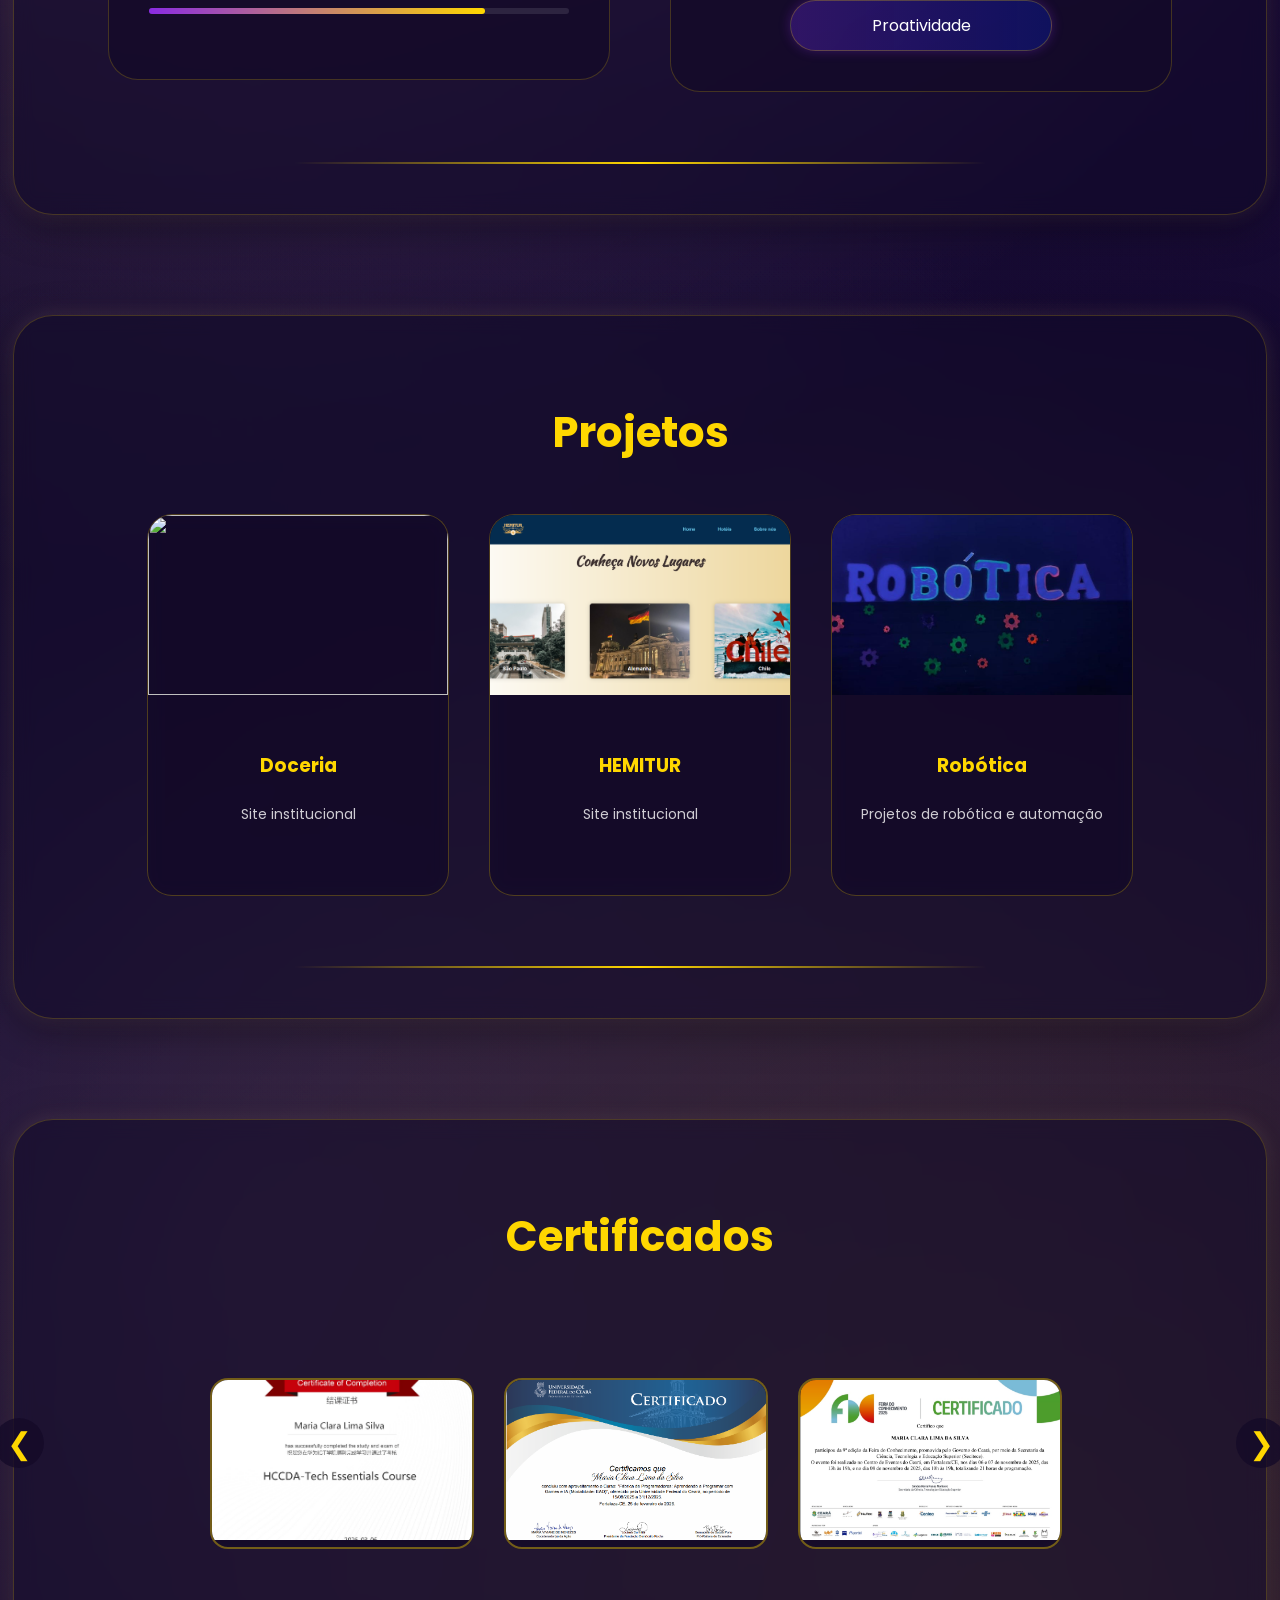
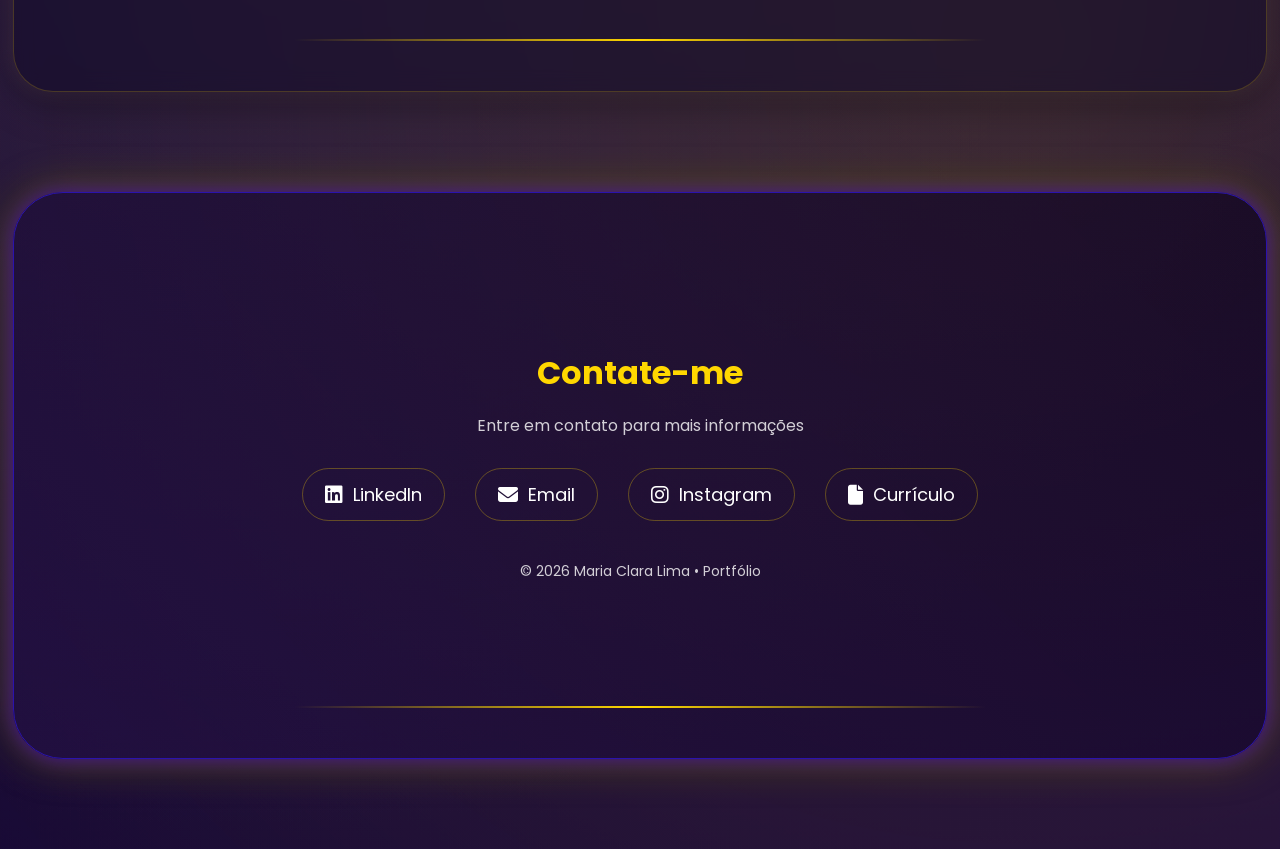
==== commit 0abc7586: "Update index.html" ====
--- a/index.html
+++ b/index.html
@@ -145,7 +145,7 @@
         </div>
         <div class="info">
           <h3>Doceria</h3>
-          <p>Site moderno para doceria local</p>
+          <p>Site institucional</p>
         </div>
       </a>
 
@@ -154,8 +154,8 @@
           <img src="img/hemitur.png">
         </div>
         <div class="info">
-          <h3>Hotelaria</h3>
-          <p>Site institucional elegante</p>
+          <h3>HEMITUR</h3>
+          <p>Site institucional</p>
         </div>
       </a>
 
@@ -196,7 +196,7 @@
           </div>
 
           <div class="certificado">
-            <img src="img/inforBasic.png" onclick="abrir(this.src)">
+            <img src="img/certiforb.jpg" onclick="abrir(this.src)">
           </div>
 
           <div class="certificado">
@@ -238,7 +238,7 @@
           LinkedIn
         </a>
 
-        <a href="mailto:mariaclaralima1428@email.com">
+        <a href="mailto:mariaclaralima1428@gmail.com">
           <i class="fa-solid fa-envelope"></i>
           Email
         </a>
--- a/style.css
+++ b/style.css
@@ -175,7 +175,7 @@
   display: flex;
   align-items: center;
   justify-content: space-between;
-  gap: 60px;
+  gap: 40px;
   flex-wrap: wrap;
 
   color: aliceblue;
@@ -184,12 +184,12 @@
 .nome-container {
   display: flex;
   align-items: center;
-  gap: 20px;
+  gap: 5px;
 }
 
 .logo {
-  width: 200px;
-  height: 200px;
+  width: 195px;
+  height: 195px;
   object-fit: contain;
 }
 
@@ -205,7 +205,8 @@
 }
 
 .sobre p {
-  max-width: 450px;
+  max-width: 455px;
+  margin-left: 50px;
   /* limita a largura */
   line-height: 1.6;
   text-align: justify;
@@ -230,6 +231,7 @@
 .especialidades {
   margin-top: 30px;
   font-size: 15px;
+  margin-left: 50px;
 
   padding: 12px 28px;
 
@@ -653,7 +655,7 @@
 /* ========================= */
 
 .footer {
-  margin: 90px;
+  margin: 90px auto;
   padding: 50px;
   max-width: 1250px;
   width: 90%;
@@ -663,7 +665,7 @@
   position: relative;
   padding-top: 120px;
   border-radius: 50px;
-  border: 1px solid rgb(62, 19, 173);
+  border: 1px solid rgb(42, 19, 173);
 
   box-shadow: #3f0aa1 0px 0px 20px, #62590d 0px 0px 40px;
 
@@ -739,4 +741,4 @@
       transparent,
       rgb(255, 217, 0),
       transparent);
-}+}
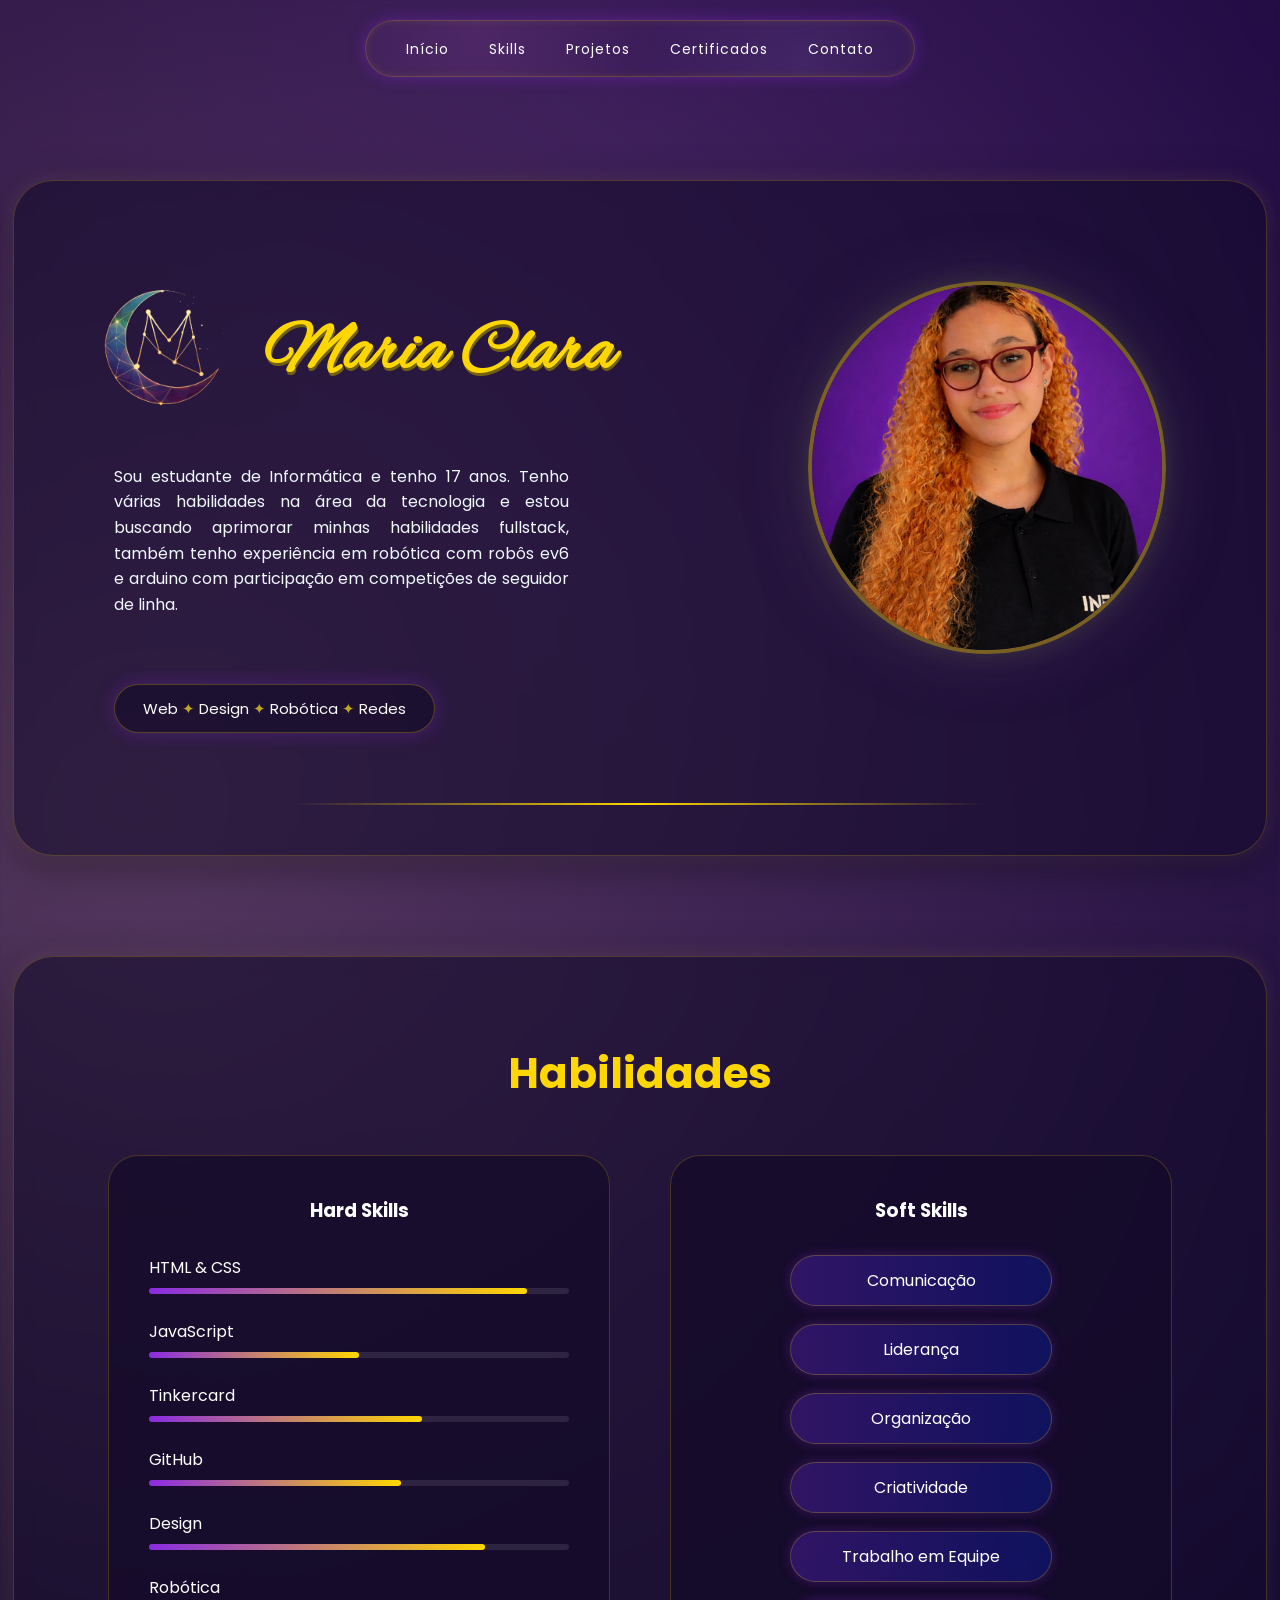
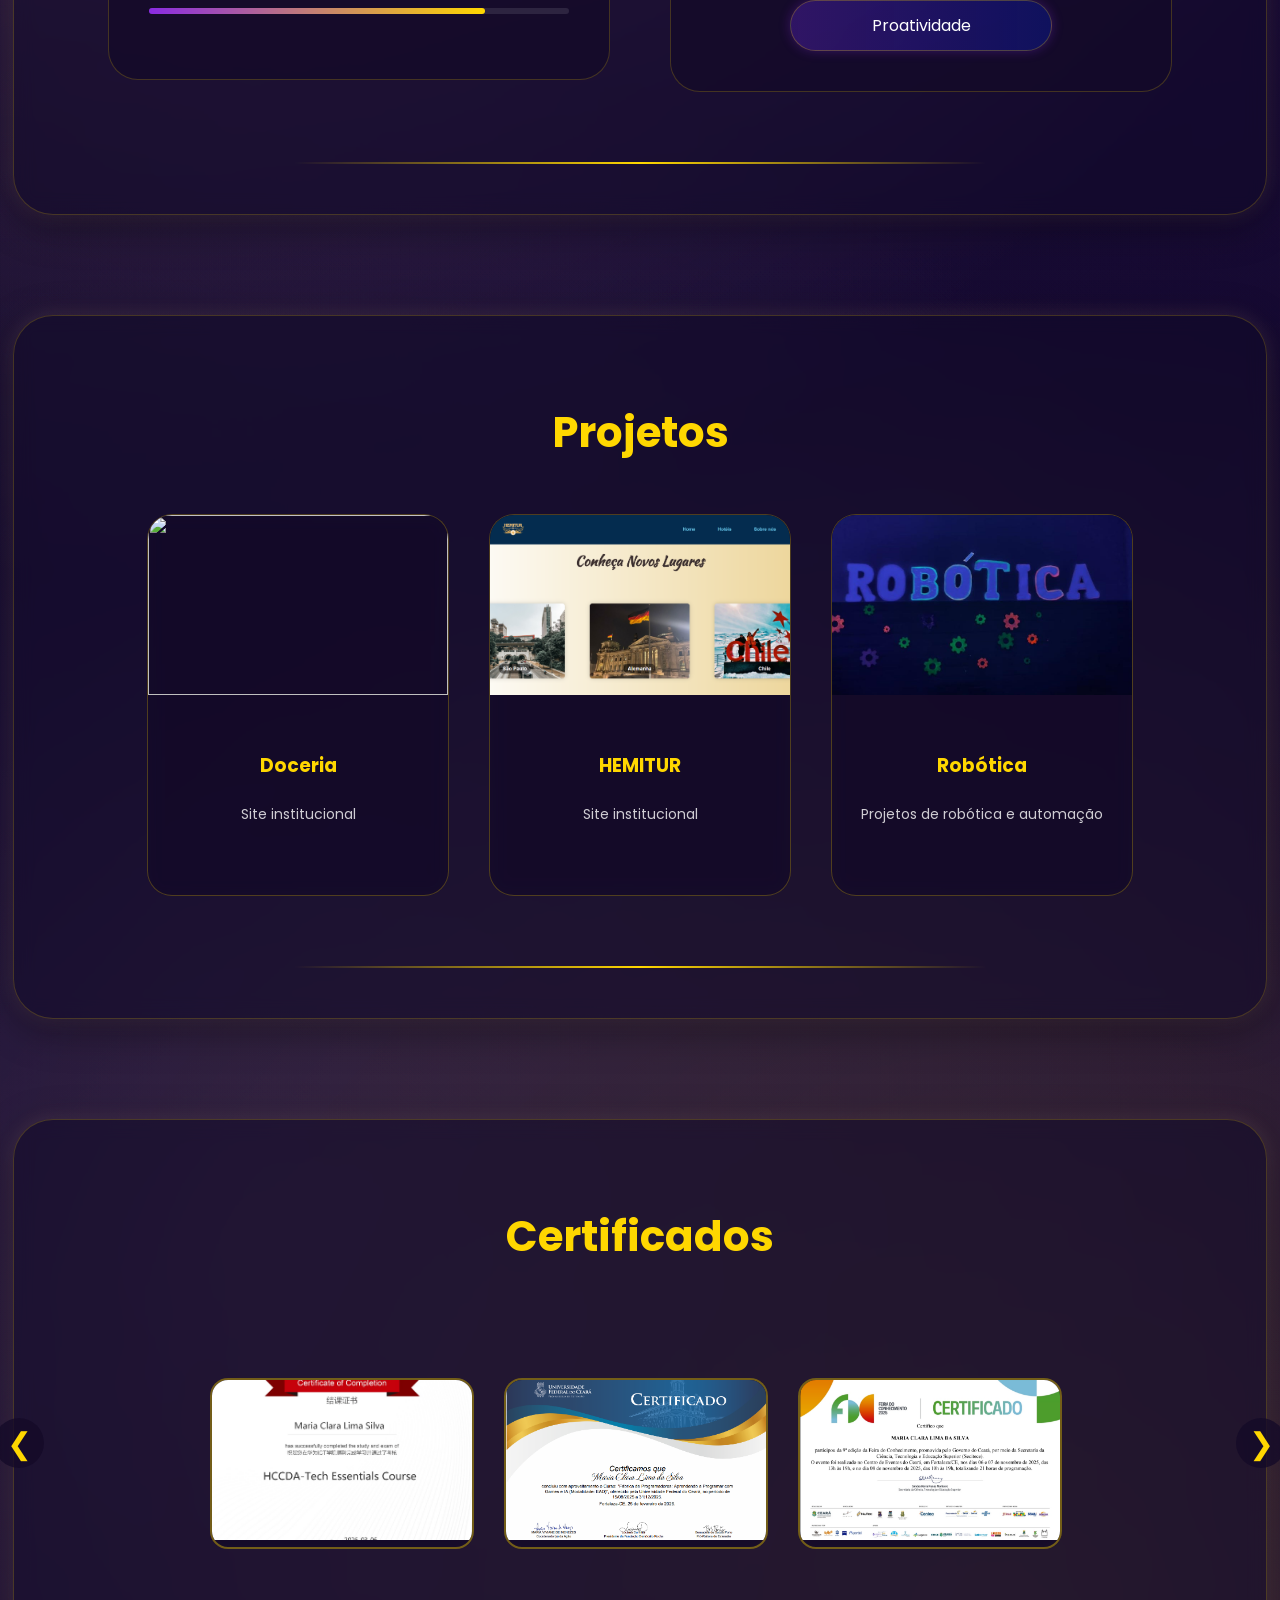
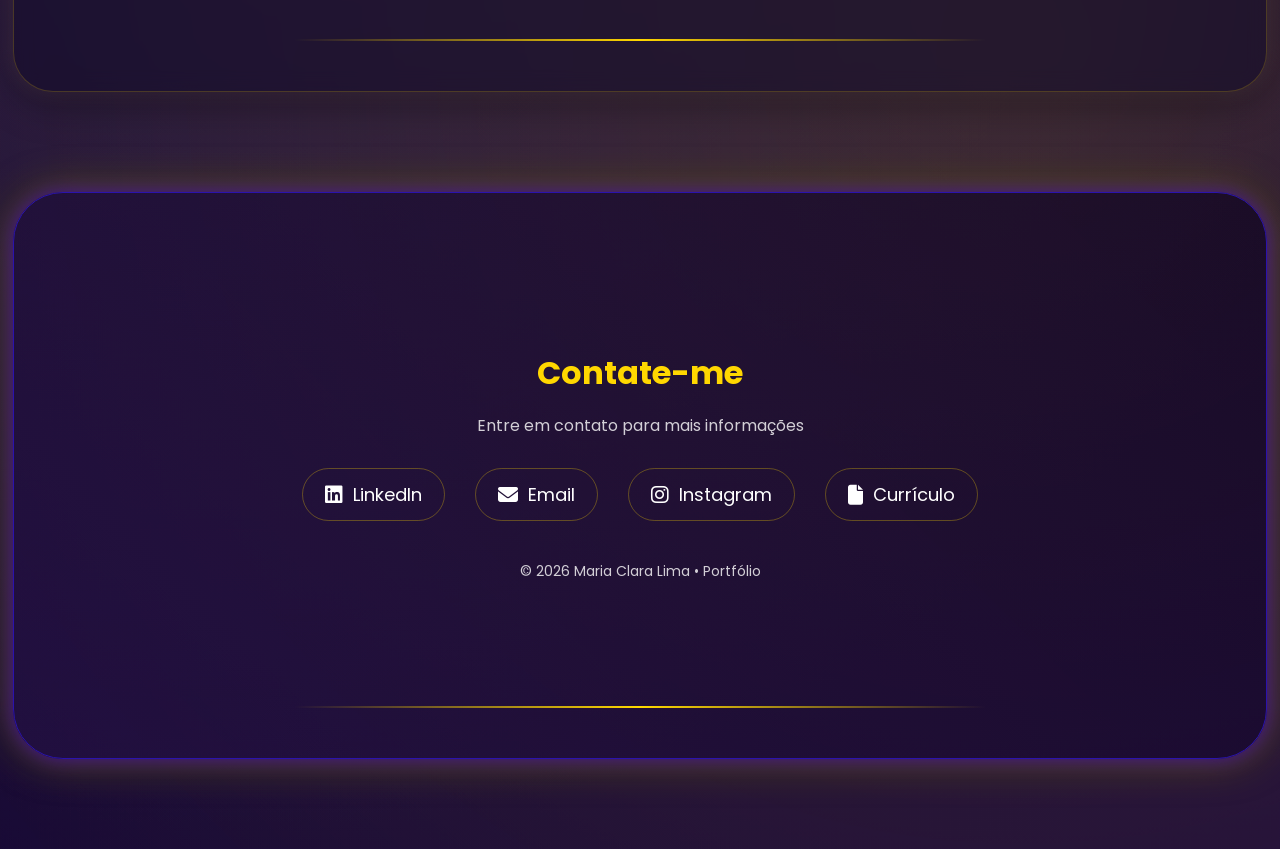
==== commit ee4186a9: "Update index.html" ====
--- a/index.html
+++ b/index.html
@@ -54,7 +54,7 @@
     <div class="especialidades">
       Web <span class="ponto">✦</span> Design
       <span class="ponto">✦</span> Robótica
-      <span class="ponto">✦</span> Arduino
+      <span class="ponto">✦</span> Redes
     </div>
 
   </section>
@@ -159,7 +159,7 @@
         </div>
       </a>
 
-      <a href="robotica.html" _blank" class="card">
+      <a href="robotica.html" target="_blank" class="card">
         <div class="imagem">
           <img src="img/0.jpg">
         </div>
--- a/style.css
+++ b/style.css
@@ -483,12 +483,14 @@
   margin-top: 40px;
   transition: transform 0.6s ease;
   /* animação suave */
+  scroll-snap-type: x mandatory;
 }
 
 /* CARD */
 
 .certificado {
   flex: 0 0 260px;
+  scroll-snap-align: center;
 
   background: rgba(20, 10, 40, 0.6);
   backdrop-filter: blur(10px);
@@ -551,6 +553,8 @@
   overflow: hidden;
   margin: auto;
   padding: 20px;
+    overflow: hidden; /* PC e tablet */
+  scroll-behavior: smooth;
 }
 
 /* ========================= */
@@ -742,3 +746,123 @@
       rgb(255, 217, 0),
       transparent);
 }
+
+
+/* ================= RESPONSIVO ================= */
+
+@media (max-width: 1024px) {
+
+  /* MENU */
+  .menu {
+    width: 90%;
+    padding: 12px 20px;
+  }
+
+  .menu ul {
+    gap: 20px;
+    flex-wrap: wrap;
+    justify-content: center;
+  }
+
+  /* SOBRE */
+  .conteudo {
+    flex-direction: column;
+    text-align: center;
+    gap: 20px;
+  }
+
+  .nome-container {
+    flex-direction: column;
+  }
+
+  .logo {
+    width: 150px;
+    height: 150px;
+  }
+
+  .nome {
+    font-size: 42px;
+  }
+
+  .sobre p {
+    margin: 0;
+    max-width: 100%;
+  }
+
+  .especialidades {
+    margin: 20px auto;
+  }
+
+  .foto {
+    width: 260px;
+    height: 260px;
+    margin: 20px auto;
+  }
+
+  /* SKILLS */
+  .skills-container {
+    flex-direction: column;
+    align-items: center;
+  }
+
+  .hard-skills,
+  .soft-skills {
+    width: 90%;
+  }
+
+  /* PROJETOS */
+  .card {
+    width: 90%;
+    height: auto;
+  }
+
+  /* Só no celular */
+@media (max-width: 600px) {
+  .janela {
+    overflow-x: auto;
+  }
+}
+
+/* Esconde a barra no Chrome, Edge e Safari */
+.janela::-webkit-scrollbar {
+  display: none;
+}
+
+/* Esconde no Firefox */
+.janela {
+  scrollbar-width: none;
+}
+
+  @media (max-width: 600px) {
+  .seta {
+    display: none;
+  }
+}
+}
+
+
+/* TELAS MUITO PEQUENAS */
+@media (max-width: 480px) {
+
+  h1 {
+    font-size: 28px;
+  }
+
+  .nome {
+    font-size: 32px;
+  }
+
+  .menu a {
+    font-size: 11px;
+  }
+
+  .footer h2 {
+    font-size: 24px;
+  }
+
+  .footer-links {
+    flex-direction: column;
+    gap: 15px;
+
+  }
+}
